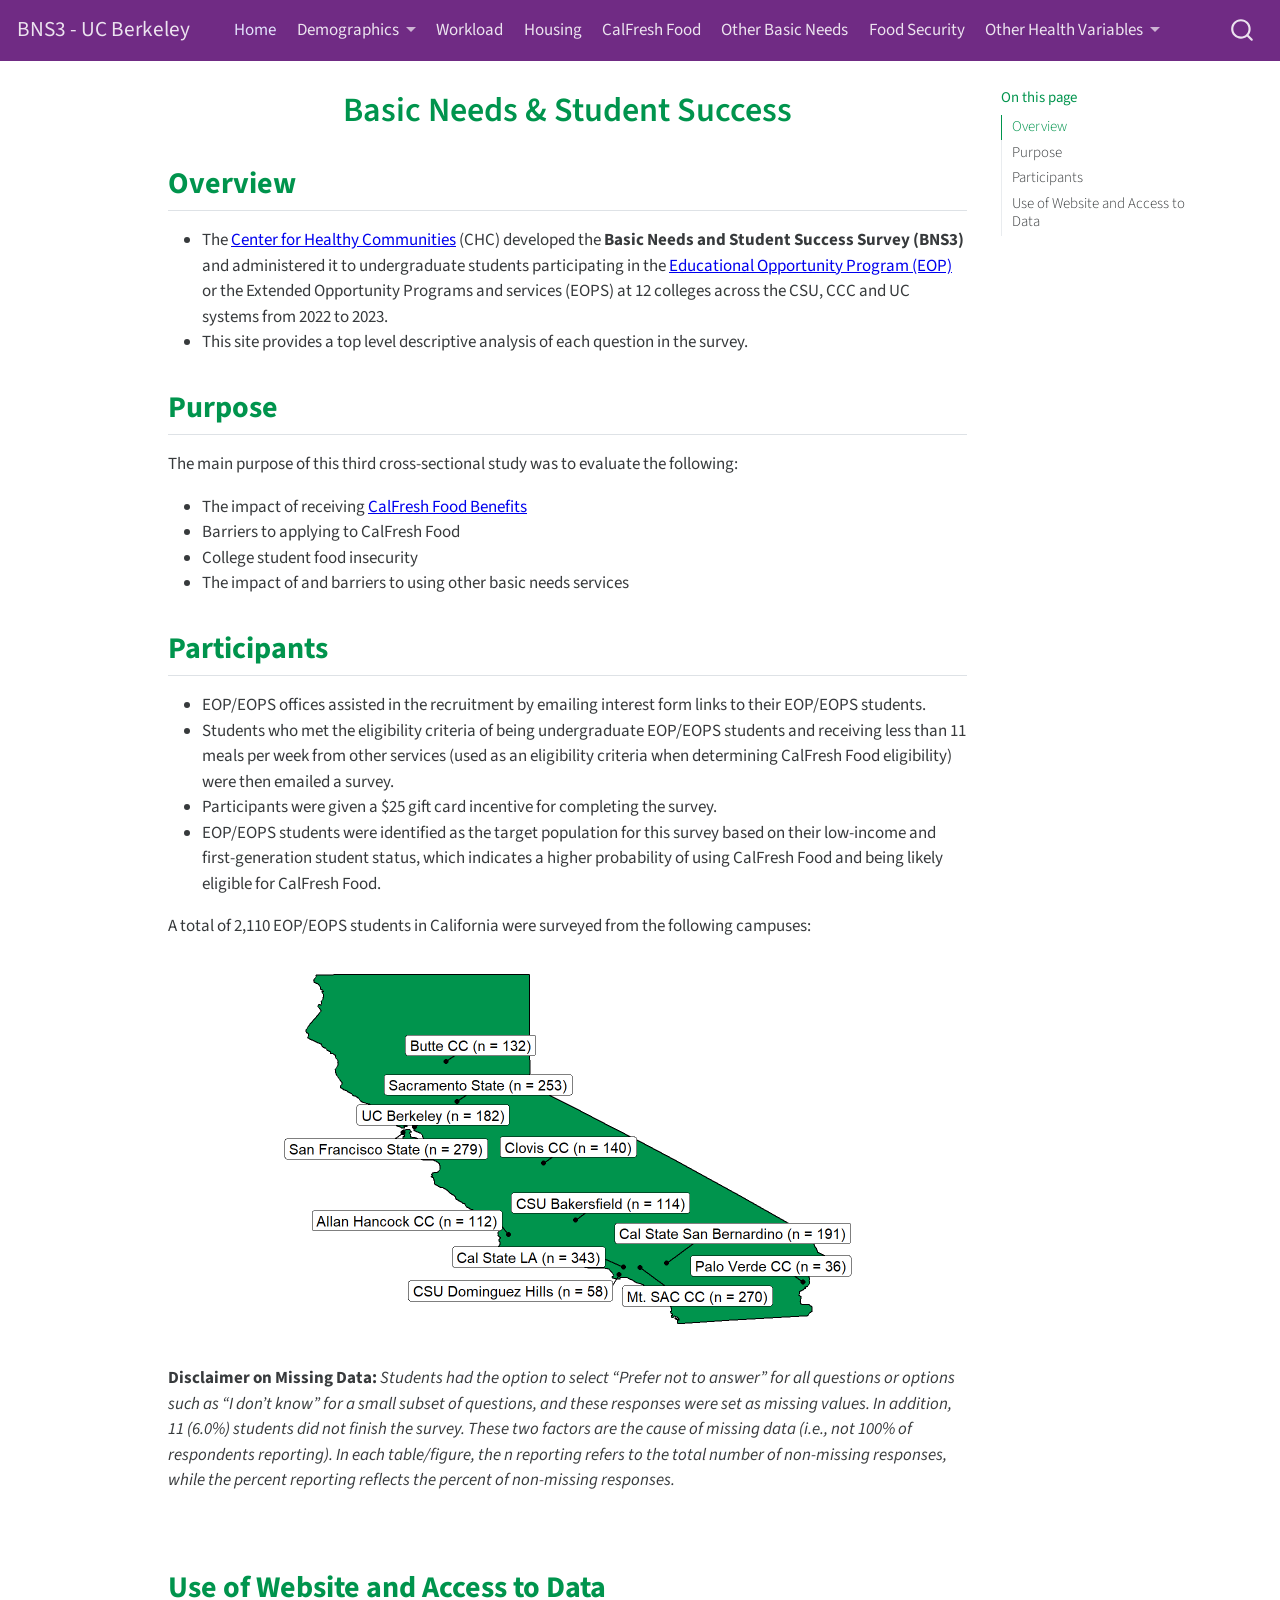
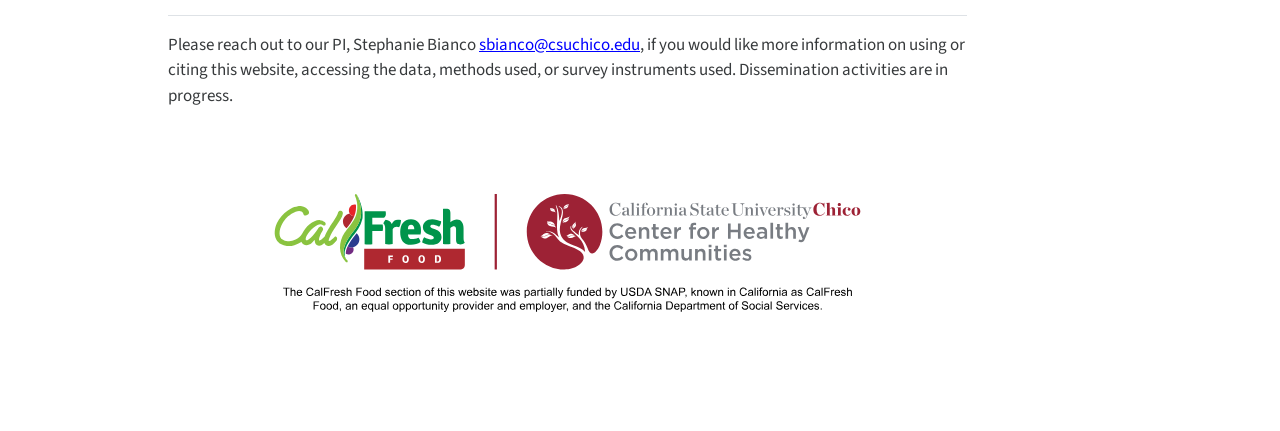
==== docs/index.html @ 724c13d2 "Initial Commit" ====
<!DOCTYPE html>
<html xmlns="http://www.w3.org/1999/xhtml" lang="en" xml:lang="en"><head>

<meta charset="utf-8">
<meta name="generator" content="quarto-1.3.353">

<meta name="viewport" content="width=device-width, initial-scale=1.0, user-scalable=yes">


<title>BNS3 - UC Berkeley - Basic Needs &amp; Student Success</title>
<style>
code{white-space: pre-wrap;}
span.smallcaps{font-variant: small-caps;}
div.columns{display: flex; gap: min(4vw, 1.5em);}
div.column{flex: auto; overflow-x: auto;}
div.hanging-indent{margin-left: 1.5em; text-indent: -1.5em;}
ul.task-list{list-style: none;}
ul.task-list li input[type="checkbox"] {
  width: 0.8em;
  margin: 0 0.8em 0.2em -1em; /* quarto-specific, see https://github.com/quarto-dev/quarto-cli/issues/4556 */ 
  vertical-align: middle;
}
</style>


<script src="site_libs/quarto-nav/quarto-nav.js"></script>
<script src="site_libs/quarto-nav/headroom.min.js"></script>
<script src="site_libs/clipboard/clipboard.min.js"></script>
<script src="site_libs/quarto-search/autocomplete.umd.js"></script>
<script src="site_libs/quarto-search/fuse.min.js"></script>
<script src="site_libs/quarto-search/quarto-search.js"></script>
<meta name="quarto:offset" content="./">
<script src="site_libs/quarto-html/quarto.js"></script>
<script src="site_libs/quarto-html/popper.min.js"></script>
<script src="site_libs/quarto-html/tippy.umd.min.js"></script>
<link href="site_libs/quarto-html/tippy.css" rel="stylesheet">
<link href="site_libs/quarto-html/quarto-syntax-highlighting.css" rel="stylesheet" id="quarto-text-highlighting-styles">
<script src="site_libs/bootstrap/bootstrap.min.js"></script>
<link href="site_libs/bootstrap/bootstrap-icons.css" rel="stylesheet">
<link href="site_libs/bootstrap/bootstrap.min.css" rel="stylesheet" id="quarto-bootstrap" data-mode="light">
<script id="quarto-search-options" type="application/json">{
  "location": "navbar",
  "copy-button": false,
  "collapse-after": 3,
  "panel-placement": "end",
  "type": "overlay",
  "limit": 20,
  "language": {
    "search-no-results-text": "No results",
    "search-matching-documents-text": "matching documents",
    "search-copy-link-title": "Copy link to search",
    "search-hide-matches-text": "Hide additional matches",
    "search-more-match-text": "more match in this document",
    "search-more-matches-text": "more matches in this document",
    "search-clear-button-title": "Clear",
    "search-detached-cancel-button-title": "Cancel",
    "search-submit-button-title": "Submit"
  }
}</script>


</head>

<body class="nav-fixed">

<div id="quarto-search-results"></div>
  <header id="quarto-header" class="headroom fixed-top">
    <nav class="navbar navbar-expand-lg navbar-dark ">
      <div class="navbar-container container-fluid">
      <div class="navbar-brand-container">
    <a class="navbar-brand" href="./index.html">
    <span class="navbar-title">BNS3 - UC Berkeley</span>
    </a>
  </div>
            <div id="quarto-search" class="" title="Search"></div>
          <button class="navbar-toggler" type="button" data-bs-toggle="collapse" data-bs-target="#navbarCollapse" aria-controls="navbarCollapse" aria-expanded="false" aria-label="Toggle navigation" onclick="if (window.quartoToggleHeadroom) { window.quartoToggleHeadroom(); }">
  <span class="navbar-toggler-icon"></span>
</button>
          <div class="collapse navbar-collapse" id="navbarCollapse">
            <ul class="navbar-nav navbar-nav-scroll me-auto">
  <li class="nav-item">
    <a class="nav-link active" href="./index.html" rel="" target="" aria-current="page">
 <span class="menu-text">Home</span></a>
  </li>  
  <li class="nav-item dropdown ">
    <a class="nav-link dropdown-toggle" href="#" id="nav-menu-demographics" role="button" data-bs-toggle="dropdown" aria-expanded="false" rel="" target="">
 <span class="menu-text">Demographics</span>
    </a>
    <ul class="dropdown-menu" aria-labelledby="nav-menu-demographics">    
        <li>
    <a class="dropdown-item" href="./Demographics.html" rel="" target="">
 <span class="dropdown-text">Personal Demographics</span></a>
  </li>  
        <li>
    <a class="dropdown-item" href="./Academic_Profile.html" rel="" target="">
 <span class="dropdown-text">Academic Profile</span></a>
  </li>  
    </ul>
  </li>
  <li class="nav-item">
    <a class="nav-link" href="./Workload.html" rel="" target="">
 <span class="menu-text">Workload</span></a>
  </li>  
  <li class="nav-item">
    <a class="nav-link" href="./Housing.html" rel="" target="">
 <span class="menu-text">Housing</span></a>
  </li>  
  <li class="nav-item">
    <a class="nav-link" href="./CalFresh.html" rel="" target="">
 <span class="menu-text">CalFresh Food</span></a>
  </li>  
  <li class="nav-item">
    <a class="nav-link" href="./Other_Basic_Needs.html" rel="" target="">
 <span class="menu-text">Other Basic Needs</span></a>
  </li>  
  <li class="nav-item">
    <a class="nav-link" href="./Food_Security.html" rel="" target="">
 <span class="menu-text">Food Security</span></a>
  </li>  
  <li class="nav-item dropdown ">
    <a class="nav-link dropdown-toggle" href="#" id="nav-menu-other-health-variables" role="button" data-bs-toggle="dropdown" aria-expanded="false" rel="" target="">
 <span class="menu-text">Other Health Variables</span>
    </a>
    <ul class="dropdown-menu" aria-labelledby="nav-menu-other-health-variables">    
        <li>
    <a class="dropdown-item" href="./Eating_Habits.html" rel="" target="">
 <span class="dropdown-text">Eating Habits</span></a>
  </li>  
        <li>
    <a class="dropdown-item" href="./Physical_Activity.html" rel="" target="">
 <span class="dropdown-text">Physical Activity</span></a>
  </li>  
        <li>
    <a class="dropdown-item" href="./Mental_Health.html" rel="" target="">
 <span class="dropdown-text">Mental Health</span></a>
  </li>  
    </ul>
  </li>
</ul>
            <div class="quarto-navbar-tools ms-auto">
</div>
          </div> <!-- /navcollapse -->
      </div> <!-- /container-fluid -->
    </nav>
</header>
<!-- content -->
<div id="quarto-content" class="quarto-container page-columns page-rows-contents page-layout-article page-navbar">
<!-- sidebar -->
<!-- margin-sidebar -->
    <div id="quarto-margin-sidebar" class="sidebar margin-sidebar">
        <nav id="TOC" role="doc-toc" class="toc-active">
    <h2 id="toc-title">On this page</h2>
   
  <ul>
  <li><a href="#overview" id="toc-overview" class="nav-link active" data-scroll-target="#overview">Overview</a></li>
  <li><a href="#purpose" id="toc-purpose" class="nav-link" data-scroll-target="#purpose">Purpose</a></li>
  <li><a href="#participants" id="toc-participants" class="nav-link" data-scroll-target="#participants">Participants</a></li>
  <li><a href="#use-of-website-and-access-to-data" id="toc-use-of-website-and-access-to-data" class="nav-link" data-scroll-target="#use-of-website-and-access-to-data">Use of Website and Access to Data</a></li>
  </ul>
</nav>
    </div>
<!-- main -->
<main class="content" id="quarto-document-content">

<header id="title-block-header" class="quarto-title-block default">
<div class="quarto-title">
<h1 class="title">Basic Needs &amp; Student Success</h1>
</div>



<div class="quarto-title-meta">

    
  
    
  </div>
  

</header>

<section id="overview" class="level2">
<h2 data-anchor-id="overview">Overview</h2>
<ul>
<li>The <a href="https://www.csuchico.edu/chc/">Center for Healthy Communities</a> (CHC) developed the <strong>Basic Needs and Student Success Survey (BNS3)</strong> and administered it to undergraduate students participating in the <a href="https://www2.calstate.edu/attend/student-services/eop">Educational Opportunity Program (EOP)</a> or the Extended Opportunity Programs and services (EOPS) at 12 colleges across the CSU, CCC and UC systems from 2022 to 2023.</li>
<li>This site provides a top level descriptive analysis of each question in the survey.</li>
</ul>
</section>
<section id="purpose" class="level2">
<h2 data-anchor-id="purpose">Purpose</h2>
<p>The main purpose of this third cross-sectional study was to evaluate the following:</p>
<ul>
<li>The impact of receiving <a href="https://www.csuchico.edu/calfresh/index.shtml">CalFresh Food Benefits</a></li>
<li>Barriers to applying to CalFresh Food</li>
<li>College student food insecurity</li>
<li>The impact of and barriers to using other basic needs services</li>
</ul>
</section>
<section id="participants" class="level2">
<h2 data-anchor-id="participants">Participants</h2>
<ul>
<li>EOP/EOPS offices assisted in the recruitment by emailing interest form links to their EOP/EOPS students.</li>
<li>Students who met the eligibility criteria of being undergraduate EOP/EOPS students and receiving less than 11 meals per week from other services (used as an eligibility criteria when determining CalFresh Food eligibility) were then emailed a survey.</li>
<li>Participants were given a $25 gift card incentive for completing the survey.</li>
<li>EOP/EOPS students were identified as the target population for this survey based on their low-income and first-generation student status, which indicates a higher probability of using CalFresh Food and being likely eligible for CalFresh Food.</li>
</ul>
<p>A total of 2,110 EOP/EOPS students in California were surveyed from the following campuses:</p>
<div class="cell" data-layout-align="center">
<div class="cell-output-display">
<div class="quarto-figure quarto-figure-center">
<figure class="figure">
<p><img src="index_files/figure-html/unnamed-chunk-2-1.png" class="img-fluid figure-img" width="576"></p>
</figure>
</div>
</div>
</div>
<p><strong>Disclaimer on Missing Data:</strong> <em>Students had the option to select “Prefer not to answer” for all questions or options such as “I don’t know” for a small subset of questions, and these responses were set as missing values. In addition, 11 (6.0%) students did not finish the survey. These two factors are the cause of missing data (i.e., not 100% of respondents reporting). In each table/figure, the n reporting refers to the total number of non-missing responses, while the percent reporting reflects the percent of non-missing responses.</em></p>
<p><br></p>
</section>
<section id="use-of-website-and-access-to-data" class="level2">
<h2 data-anchor-id="use-of-website-and-access-to-data">Use of Website and Access to Data</h2>
<p>Please reach out to our PI, Stephanie Bianco <span style="color: blue; text-decoration: underline;">sbianco@csuchico.edu</span>, if you would like more information on using or citing this website, accessing the data, methods used, or survey instruments used. Dissemination activities are in progress.</p>
<p><br></p>
<div class="columns">
<div class="column" style="width:10%;">

</div><div class="column" style="width:80%;">
<div style="text-align: center;">
<p><img src="bns_statewide_logo_array.svg" alt="CHC Logo" width="auto" height="auto"></p>
</div>
</div><div class="column" style="width:10%;">

</div>
</div>


</section>

</main> <!-- /main -->
<script id="quarto-html-after-body" type="application/javascript">
window.document.addEventListener("DOMContentLoaded", function (event) {
  const toggleBodyColorMode = (bsSheetEl) => {
    const mode = bsSheetEl.getAttribute("data-mode");
    const bodyEl = window.document.querySelector("body");
    if (mode === "dark") {
      bodyEl.classList.add("quarto-dark");
      bodyEl.classList.remove("quarto-light");
    } else {
      bodyEl.classList.add("quarto-light");
      bodyEl.classList.remove("quarto-dark");
    }
  }
  const toggleBodyColorPrimary = () => {
    const bsSheetEl = window.document.querySelector("link#quarto-bootstrap");
    if (bsSheetEl) {
      toggleBodyColorMode(bsSheetEl);
    }
  }
  toggleBodyColorPrimary();  
  const isCodeAnnotation = (el) => {
    for (const clz of el.classList) {
      if (clz.startsWith('code-annotation-')) {                     
        return true;
      }
    }
    return false;
  }
  const clipboard = new window.ClipboardJS('.code-copy-button', {
    text: function(trigger) {
      const codeEl = trigger.previousElementSibling.cloneNode(true);
      for (const childEl of codeEl.children) {
        if (isCodeAnnotation(childEl)) {
          childEl.remove();
        }
      }
      return codeEl.innerText;
    }
  });
  clipboard.on('success', function(e) {
    // button target
    const button = e.trigger;
    // don't keep focus
    button.blur();
    // flash "checked"
    button.classList.add('code-copy-button-checked');
    var currentTitle = button.getAttribute("title");
    button.setAttribute("title", "Copied!");
    let tooltip;
    if (window.bootstrap) {
      button.setAttribute("data-bs-toggle", "tooltip");
      button.setAttribute("data-bs-placement", "left");
      button.setAttribute("data-bs-title", "Copied!");
      tooltip = new bootstrap.Tooltip(button, 
        { trigger: "manual", 
          customClass: "code-copy-button-tooltip",
          offset: [0, -8]});
      tooltip.show();    
    }
    setTimeout(function() {
      if (tooltip) {
        tooltip.hide();
        button.removeAttribute("data-bs-title");
        button.removeAttribute("data-bs-toggle");
        button.removeAttribute("data-bs-placement");
      }
      button.setAttribute("title", currentTitle);
      button.classList.remove('code-copy-button-checked');
    }, 1000);
    // clear code selection
    e.clearSelection();
  });
  function tippyHover(el, contentFn) {
    const config = {
      allowHTML: true,
      content: contentFn,
      maxWidth: 500,
      delay: 100,
      arrow: false,
      appendTo: function(el) {
          return el.parentElement;
      },
      interactive: true,
      interactiveBorder: 10,
      theme: 'quarto',
      placement: 'bottom-start'
    };
    window.tippy(el, config); 
  }
  const noterefs = window.document.querySelectorAll('a[role="doc-noteref"]');
  for (var i=0; i<noterefs.length; i++) {
    const ref = noterefs[i];
    tippyHover(ref, function() {
      // use id or data attribute instead here
      let href = ref.getAttribute('data-footnote-href') || ref.getAttribute('href');
      try { href = new URL(href).hash; } catch {}
      const id = href.replace(/^#\/?/, "");
      const note = window.document.getElementById(id);
      return note.innerHTML;
    });
  }
      let selectedAnnoteEl;
      const selectorForAnnotation = ( cell, annotation) => {
        let cellAttr = 'data-code-cell="' + cell + '"';
        let lineAttr = 'data-code-annotation="' +  annotation + '"';
        const selector = 'span[' + cellAttr + '][' + lineAttr + ']';
        return selector;
      }
      const selectCodeLines = (annoteEl) => {
        const doc = window.document;
        const targetCell = annoteEl.getAttribute("data-target-cell");
        const targetAnnotation = annoteEl.getAttribute("data-target-annotation");
        const annoteSpan = window.document.querySelector(selectorForAnnotation(targetCell, targetAnnotation));
        const lines = annoteSpan.getAttribute("data-code-lines").split(",");
        const lineIds = lines.map((line) => {
          return targetCell + "-" + line;
        })
        let top = null;
        let height = null;
        let parent = null;
        if (lineIds.length > 0) {
            //compute the position of the single el (top and bottom and make a div)
            const el = window.document.getElementById(lineIds[0]);
            top = el.offsetTop;
            height = el.offsetHeight;
            parent = el.parentElement.parentElement;
          if (lineIds.length > 1) {
            const lastEl = window.document.getElementById(lineIds[lineIds.length - 1]);
            const bottom = lastEl.offsetTop + lastEl.offsetHeight;
            height = bottom - top;
          }
          if (top !== null && height !== null && parent !== null) {
            // cook up a div (if necessary) and position it 
            let div = window.document.getElementById("code-annotation-line-highlight");
            if (div === null) {
              div = window.document.createElement("div");
              div.setAttribute("id", "code-annotation-line-highlight");
              div.style.position = 'absolute';
              parent.appendChild(div);
            }
            div.style.top = top - 2 + "px";
            div.style.height = height + 4 + "px";
            let gutterDiv = window.document.getElementById("code-annotation-line-highlight-gutter");
            if (gutterDiv === null) {
              gutterDiv = window.document.createElement("div");
              gutterDiv.setAttribute("id", "code-annotation-line-highlight-gutter");
              gutterDiv.style.position = 'absolute';
              const codeCell = window.document.getElementById(targetCell);
              const gutter = codeCell.querySelector('.code-annotation-gutter');
              gutter.appendChild(gutterDiv);
            }
            gutterDiv.style.top = top - 2 + "px";
            gutterDiv.style.height = height + 4 + "px";
          }
          selectedAnnoteEl = annoteEl;
        }
      };
      const unselectCodeLines = () => {
        const elementsIds = ["code-annotation-line-highlight", "code-annotation-line-highlight-gutter"];
        elementsIds.forEach((elId) => {
          const div = window.document.getElementById(elId);
          if (div) {
            div.remove();
          }
        });
        selectedAnnoteEl = undefined;
      };
      // Attach click handler to the DT
      const annoteDls = window.document.querySelectorAll('dt[data-target-cell]');
      for (const annoteDlNode of annoteDls) {
        annoteDlNode.addEventListener('click', (event) => {
          const clickedEl = event.target;
          if (clickedEl !== selectedAnnoteEl) {
            unselectCodeLines();
            const activeEl = window.document.querySelector('dt[data-target-cell].code-annotation-active');
            if (activeEl) {
              activeEl.classList.remove('code-annotation-active');
            }
            selectCodeLines(clickedEl);
            clickedEl.classList.add('code-annotation-active');
          } else {
            // Unselect the line
            unselectCodeLines();
            clickedEl.classList.remove('code-annotation-active');
          }
        });
      }
  const findCites = (el) => {
    const parentEl = el.parentElement;
    if (parentEl) {
      const cites = parentEl.dataset.cites;
      if (cites) {
        return {
          el,
          cites: cites.split(' ')
        };
      } else {
        return findCites(el.parentElement)
      }
    } else {
      return undefined;
    }
  };
  var bibliorefs = window.document.querySelectorAll('a[role="doc-biblioref"]');
  for (var i=0; i<bibliorefs.length; i++) {
    const ref = bibliorefs[i];
    const citeInfo = findCites(ref);
    if (citeInfo) {
      tippyHover(citeInfo.el, function() {
        var popup = window.document.createElement('div');
        citeInfo.cites.forEach(function(cite) {
          var citeDiv = window.document.createElement('div');
          citeDiv.classList.add('hanging-indent');
          citeDiv.classList.add('csl-entry');
          var biblioDiv = window.document.getElementById('ref-' + cite);
          if (biblioDiv) {
            citeDiv.innerHTML = biblioDiv.innerHTML;
          }
          popup.appendChild(citeDiv);
        });
        return popup.innerHTML;
      });
    }
  }
});
</script>
</div> <!-- /content -->



</body></html>
---- docs/site_libs/quarto-html/tippy.css ----
.tippy-box[data-animation=fade][data-state=hidden]{opacity:0}[data-tippy-root]{max-width:calc(100vw - 10px)}.tippy-box{position:relative;background-color:#333;color:#fff;border-radius:4px;font-size:14px;line-height:1.4;white-space:normal;outline:0;transition-property:transform,visibility,opacity}.tippy-box[data-placement^=top]>.tippy-arrow{bottom:0}.tippy-box[data-placement^=top]>.tippy-arrow:before{bottom:-7px;left:0;border-width:8px 8px 0;border-top-color:initial;transform-origin:center top}.tippy-box[data-placement^=bottom]>.tippy-arrow{top:0}.tippy-box[data-placement^=bottom]>.tippy-arrow:before{top:-7px;left:0;border-width:0 8px 8px;border-bottom-color:initial;transform-origin:center bottom}.tippy-box[data-placement^=left]>.tippy-arrow{right:0}.tippy-box[data-placement^=left]>.tippy-arrow:before{border-width:8px 0 8px 8px;border-left-color:initial;right:-7px;transform-origin:center left}.tippy-box[data-placement^=right]>.tippy-arrow{left:0}.tippy-box[data-placement^=right]>.tippy-arrow:before{left:-7px;border-width:8px 8px 8px 0;border-right-color:initial;transform-origin:center right}.tippy-box[data-inertia][data-state=visible]{transition-timing-function:cubic-bezier(.54,1.5,.38,1.11)}.tippy-arrow{width:16px;height:16px;color:#333}.tippy-arrow:before{content:"";position:absolute;border-color:transparent;border-style:solid}.tippy-content{position:relative;padding:5px 9px;z-index:1}
---- docs/site_libs/quarto-html/quarto-syntax-highlighting.css ----
/* quarto syntax highlight colors */
:root {
  --quarto-hl-ot-color: #003B4F;
  --quarto-hl-at-color: #657422;
  --quarto-hl-ss-color: #20794D;
  --quarto-hl-an-color: #5E5E5E;
  --quarto-hl-fu-color: #4758AB;
  --quarto-hl-st-color: #20794D;
  --quarto-hl-cf-color: #003B4F;
  --quarto-hl-op-color: #5E5E5E;
  --quarto-hl-er-color: #AD0000;
  --quarto-hl-bn-color: #AD0000;
  --quarto-hl-al-color: #AD0000;
  --quarto-hl-va-color: #111111;
  --quarto-hl-bu-color: inherit;
  --quarto-hl-ex-color: inherit;
  --quarto-hl-pp-color: #AD0000;
  --quarto-hl-in-color: #5E5E5E;
  --quarto-hl-vs-color: #20794D;
  --quarto-hl-wa-color: #5E5E5E;
  --quarto-hl-do-color: #5E5E5E;
  --quarto-hl-im-color: #00769E;
  --quarto-hl-ch-color: #20794D;
  --quarto-hl-dt-color: #AD0000;
  --quarto-hl-fl-color: #AD0000;
  --quarto-hl-co-color: #5E5E5E;
  --quarto-hl-cv-color: #5E5E5E;
  --quarto-hl-cn-color: #8f5902;
  --quarto-hl-sc-color: #5E5E5E;
  --quarto-hl-dv-color: #AD0000;
  --quarto-hl-kw-color: #003B4F;
}

/* other quarto variables */
:root {
  --quarto-font-monospace: SFMono-Regular, Menlo, Monaco, Consolas, "Liberation Mono", "Courier New", monospace;
}

pre > code.sourceCode > span {
  color: #003B4F;
}

code span {
  color: #003B4F;
}

code.sourceCode > span {
  color: #003B4F;
}

div.sourceCode,
div.sourceCode pre.sourceCode {
  color: #003B4F;
}

code span.ot {
  color: #003B4F;
  font-style: inherit;
}

code span.at {
  color: #657422;
  font-style: inherit;
}

code span.ss {
  color: #20794D;
  font-style: inherit;
}

code span.an {
  color: #5E5E5E;
  font-style: inherit;
}

code span.fu {
  color: #4758AB;
  font-style: inherit;
}

code span.st {
  color: #20794D;
  font-style: inherit;
}

code span.cf {
  color: #003B4F;
  font-style: inherit;
}

code span.op {
  color: #5E5E5E;
  font-style: inherit;
}

code span.er {
  color: #AD0000;
  font-style: inherit;
}

code span.bn {
  color: #AD0000;
  font-style: inherit;
}

code span.al {
  color: #AD0000;
  font-style: inherit;
}

code span.va {
  color: #111111;
  font-style: inherit;
}

code span.bu {
  font-style: inherit;
}

code span.ex {
  font-style: inherit;
}

code span.pp {
  color: #AD0000;
  font-style: inherit;
}

code span.in {
  color: #5E5E5E;
  font-style: inherit;
}

code span.vs {
  color: #20794D;
  font-style: inherit;
}

code span.wa {
  color: #5E5E5E;
  font-style: italic;
}

code span.do {
  color: #5E5E5E;
  font-style: italic;
}

code span.im {
  color: #00769E;
  font-style: inherit;
}

code span.ch {
  color: #20794D;
  font-style: inherit;
}

code span.dt {
  color: #AD0000;
  font-style: inherit;
}

code span.fl {
  color: #AD0000;
  font-style: inherit;
}

code span.co {
  color: #5E5E5E;
  font-style: inherit;
}

code span.cv {
  color: #5E5E5E;
  font-style: italic;
}

code span.cn {
  color: #8f5902;
  font-style: inherit;
}

code span.sc {
  color: #5E5E5E;
  font-style: inherit;
}

code span.dv {
  color: #AD0000;
  font-style: inherit;
}

code span.kw {
  color: #003B4F;
  font-style: inherit;
}

.prevent-inlining {
  content: "</";
}

/*# sourceMappingURL=debc5d5d77c3f9108843748ff7464032.css.map */
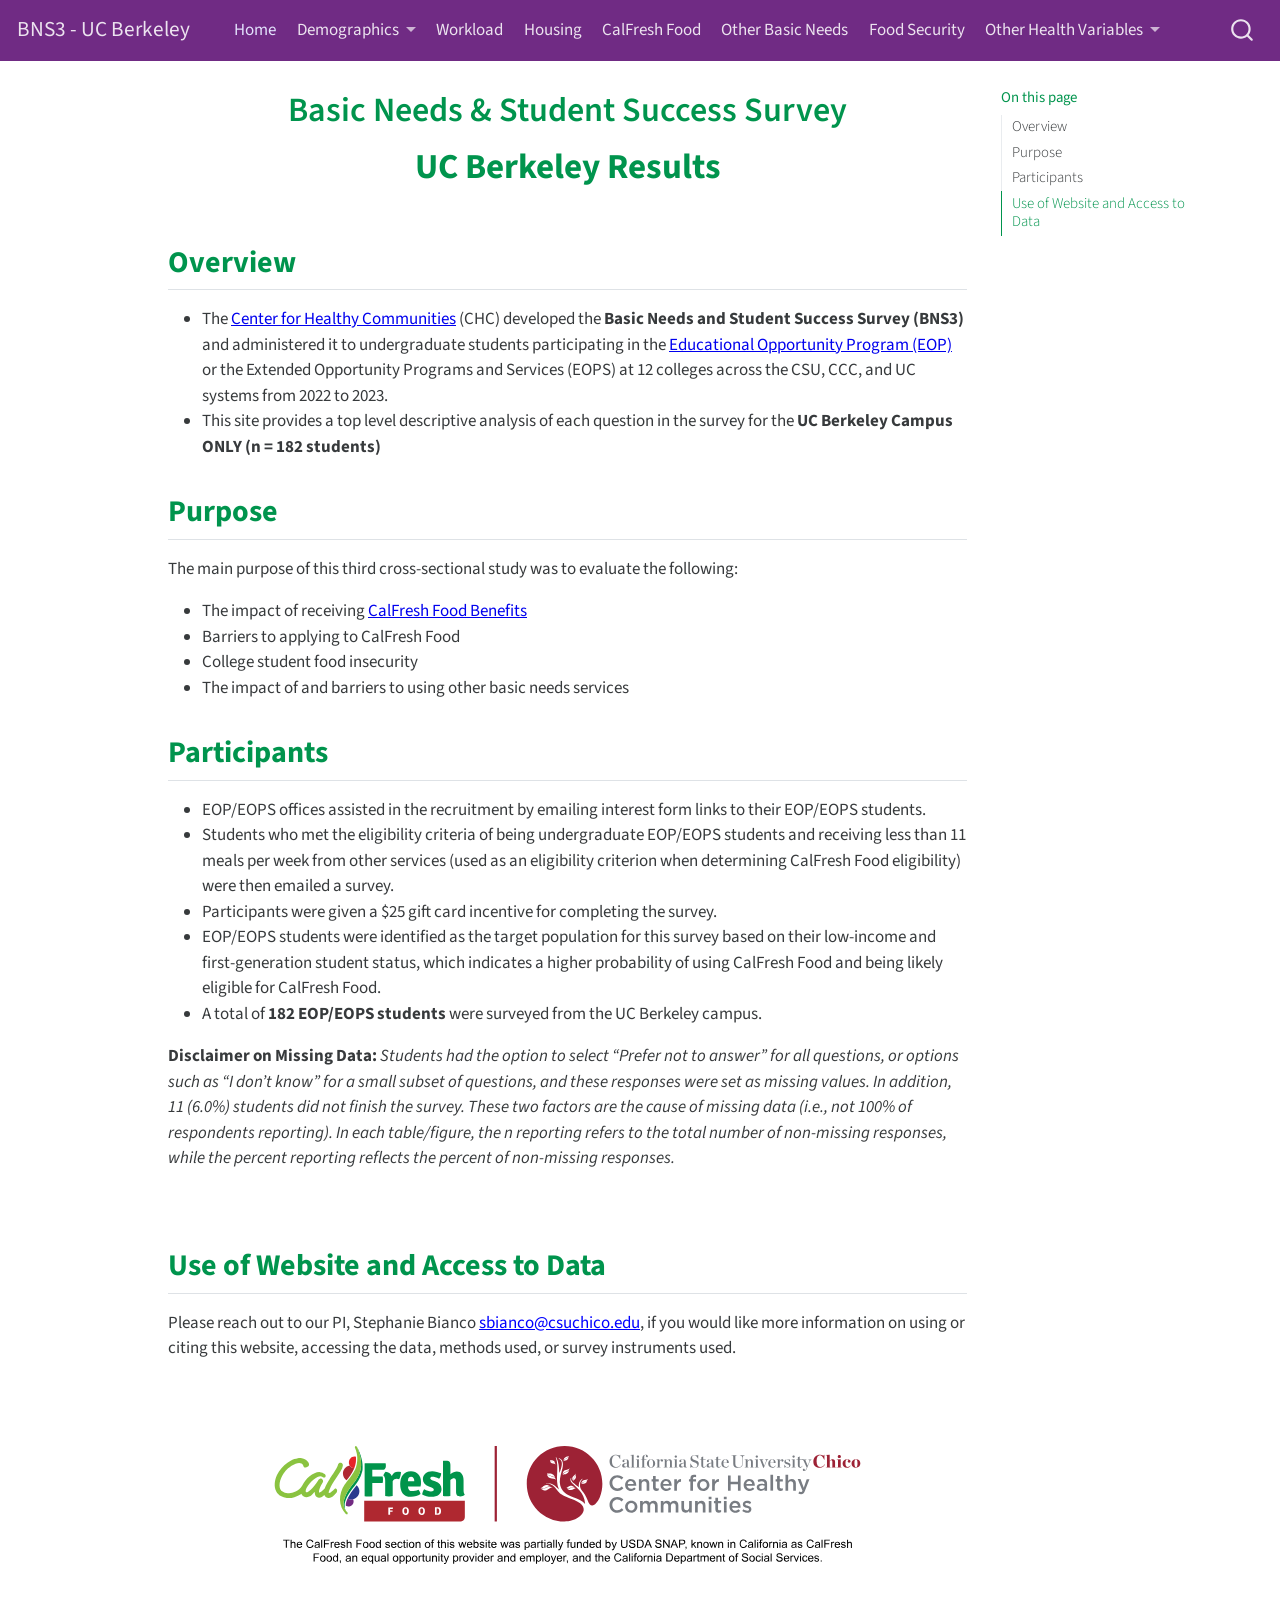
==== commit b413ea44: "Updated and proof read all pages" ====
--- a/docs/index.html
+++ b/docs/index.html
@@ -7,7 +7,7 @@
 <meta name="viewport" content="width=device-width, initial-scale=1.0, user-scalable=yes">
 
 
-<title>BNS3 - UC Berkeley - Basic Needs &amp; Student Success</title>
+<title>BNS3 - UC Berkeley - Basic Needs &amp; Student Success Survey</title>
 <style>
 code{white-space: pre-wrap;}
 span.smallcaps{font-variant: small-caps;}
@@ -164,7 +164,8 @@
 
 <header id="title-block-header" class="quarto-title-block default">
 <div class="quarto-title">
-<h1 class="title">Basic Needs &amp; Student Success</h1>
+<h1 class="title">Basic Needs &amp; Student Success Survey</h1>
+<p class="subtitle lead">UC Berkeley Results</p>
 </div>
 
 
@@ -182,8 +183,8 @@
 <section id="overview" class="level2">
 <h2 data-anchor-id="overview">Overview</h2>
 <ul>
-<li>The <a href="https://www.csuchico.edu/chc/">Center for Healthy Communities</a> (CHC) developed the <strong>Basic Needs and Student Success Survey (BNS3)</strong> and administered it to undergraduate students participating in the <a href="https://www2.calstate.edu/attend/student-services/eop">Educational Opportunity Program (EOP)</a> or the Extended Opportunity Programs and services (EOPS) at 12 colleges across the CSU, CCC and UC systems from 2022 to 2023.</li>
-<li>This site provides a top level descriptive analysis of each question in the survey.</li>
+<li>The <a href="https://www.csuchico.edu/chc/">Center for Healthy Communities</a> (CHC) developed the <strong>Basic Needs and Student Success Survey (BNS3)</strong> and administered it to undergraduate students participating in the <a href="https://www2.calstate.edu/attend/student-services/eop">Educational Opportunity Program (EOP)</a> or the Extended Opportunity Programs and Services (EOPS) at 12 colleges across the CSU, CCC, and UC systems from 2022 to 2023.</li>
+<li>This site provides a top level descriptive analysis of each question in the survey for the <strong>UC Berkeley Campus ONLY (n = 182 students)</strong></li>
 </ul>
 </section>
 <section id="purpose" class="level2">
@@ -200,26 +201,17 @@
 <h2 data-anchor-id="participants">Participants</h2>
 <ul>
 <li>EOP/EOPS offices assisted in the recruitment by emailing interest form links to their EOP/EOPS students.</li>
-<li>Students who met the eligibility criteria of being undergraduate EOP/EOPS students and receiving less than 11 meals per week from other services (used as an eligibility criteria when determining CalFresh Food eligibility) were then emailed a survey.</li>
+<li>Students who met the eligibility criteria of being undergraduate EOP/EOPS students and receiving less than 11 meals per week from other services (used as an eligibility criterion when determining CalFresh Food eligibility) were then emailed a survey.</li>
 <li>Participants were given a $25 gift card incentive for completing the survey.</li>
 <li>EOP/EOPS students were identified as the target population for this survey based on their low-income and first-generation student status, which indicates a higher probability of using CalFresh Food and being likely eligible for CalFresh Food.</li>
+<li>A total of <strong>182 EOP/EOPS students</strong> were surveyed from the UC Berkeley campus.</li>
 </ul>
-<p>A total of 2,110 EOP/EOPS students in California were surveyed from the following campuses:</p>
-<div class="cell" data-layout-align="center">
-<div class="cell-output-display">
-<div class="quarto-figure quarto-figure-center">
-<figure class="figure">
-<p><img src="index_files/figure-html/unnamed-chunk-2-1.png" class="img-fluid figure-img" width="576"></p>
-</figure>
-</div>
-</div>
-</div>
-<p><strong>Disclaimer on Missing Data:</strong> <em>Students had the option to select “Prefer not to answer” for all questions or options such as “I don’t know” for a small subset of questions, and these responses were set as missing values. In addition, 11 (6.0%) students did not finish the survey. These two factors are the cause of missing data (i.e., not 100% of respondents reporting). In each table/figure, the n reporting refers to the total number of non-missing responses, while the percent reporting reflects the percent of non-missing responses.</em></p>
+<p><strong>Disclaimer on Missing Data:</strong> <em>Students had the option to select “Prefer not to answer” for all questions, or options such as “I don’t know” for a small subset of questions, and these responses were set as missing values. In addition, 11 (6.0%) students did not finish the survey. These two factors are the cause of missing data (i.e., not 100% of respondents reporting). In each table/figure, the n reporting refers to the total number of non-missing responses, while the percent reporting reflects the percent of non-missing responses.</em></p>
 <p><br></p>
 </section>
 <section id="use-of-website-and-access-to-data" class="level2">
 <h2 data-anchor-id="use-of-website-and-access-to-data">Use of Website and Access to Data</h2>
-<p>Please reach out to our PI, Stephanie Bianco <span style="color: blue; text-decoration: underline;">sbianco@csuchico.edu</span>, if you would like more information on using or citing this website, accessing the data, methods used, or survey instruments used. Dissemination activities are in progress.</p>
+<p>Please reach out to our PI, Stephanie Bianco <span style="color: blue; text-decoration: underline;">sbianco@csuchico.edu</span>, if you would like more information on using or citing this website, accessing the data, methods used, or survey instruments used.</p>
 <p><br></p>
 <div class="columns">
 <div class="column" style="width:10%;">
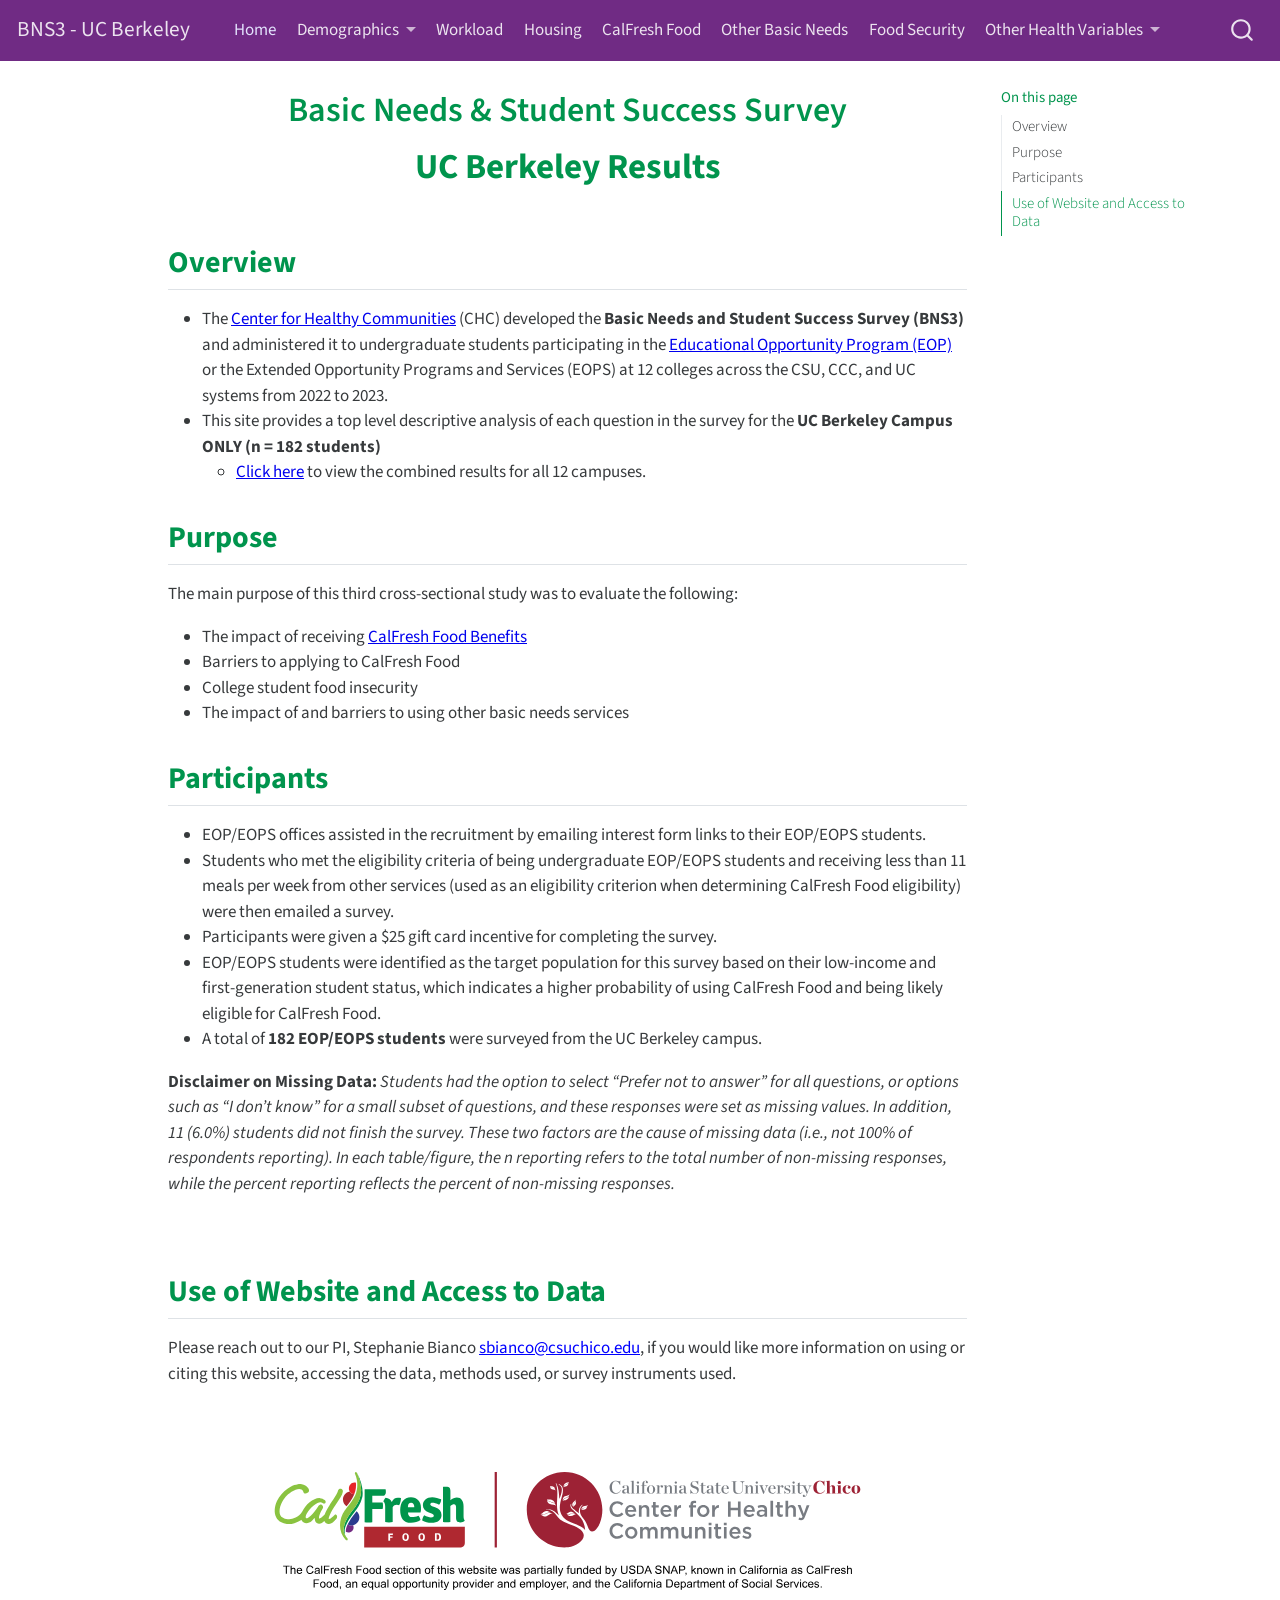
==== commit 2c20ca70: "Added link to statewide results" ====
--- a/docs/index.html
+++ b/docs/index.html
@@ -184,7 +184,10 @@
 <h2 data-anchor-id="overview">Overview</h2>
 <ul>
 <li>The <a href="https://www.csuchico.edu/chc/">Center for Healthy Communities</a> (CHC) developed the <strong>Basic Needs and Student Success Survey (BNS3)</strong> and administered it to undergraduate students participating in the <a href="https://www2.calstate.edu/attend/student-services/eop">Educational Opportunity Program (EOP)</a> or the Extended Opportunity Programs and Services (EOPS) at 12 colleges across the CSU, CCC, and UC systems from 2022 to 2023.</li>
-<li>This site provides a top level descriptive analysis of each question in the survey for the <strong>UC Berkeley Campus ONLY (n = 182 students)</strong></li>
+<li>This site provides a top level descriptive analysis of each question in the survey for the <strong>UC Berkeley Campus ONLY (n = 182 students)</strong>
+<ul>
+<li><a href="https://chicocalfresh.github.io/BNS3_Statewide_Summary/">Click here</a> to view the combined results for all 12 campuses.</li>
+</ul></li>
 </ul>
 </section>
 <section id="purpose" class="level2">
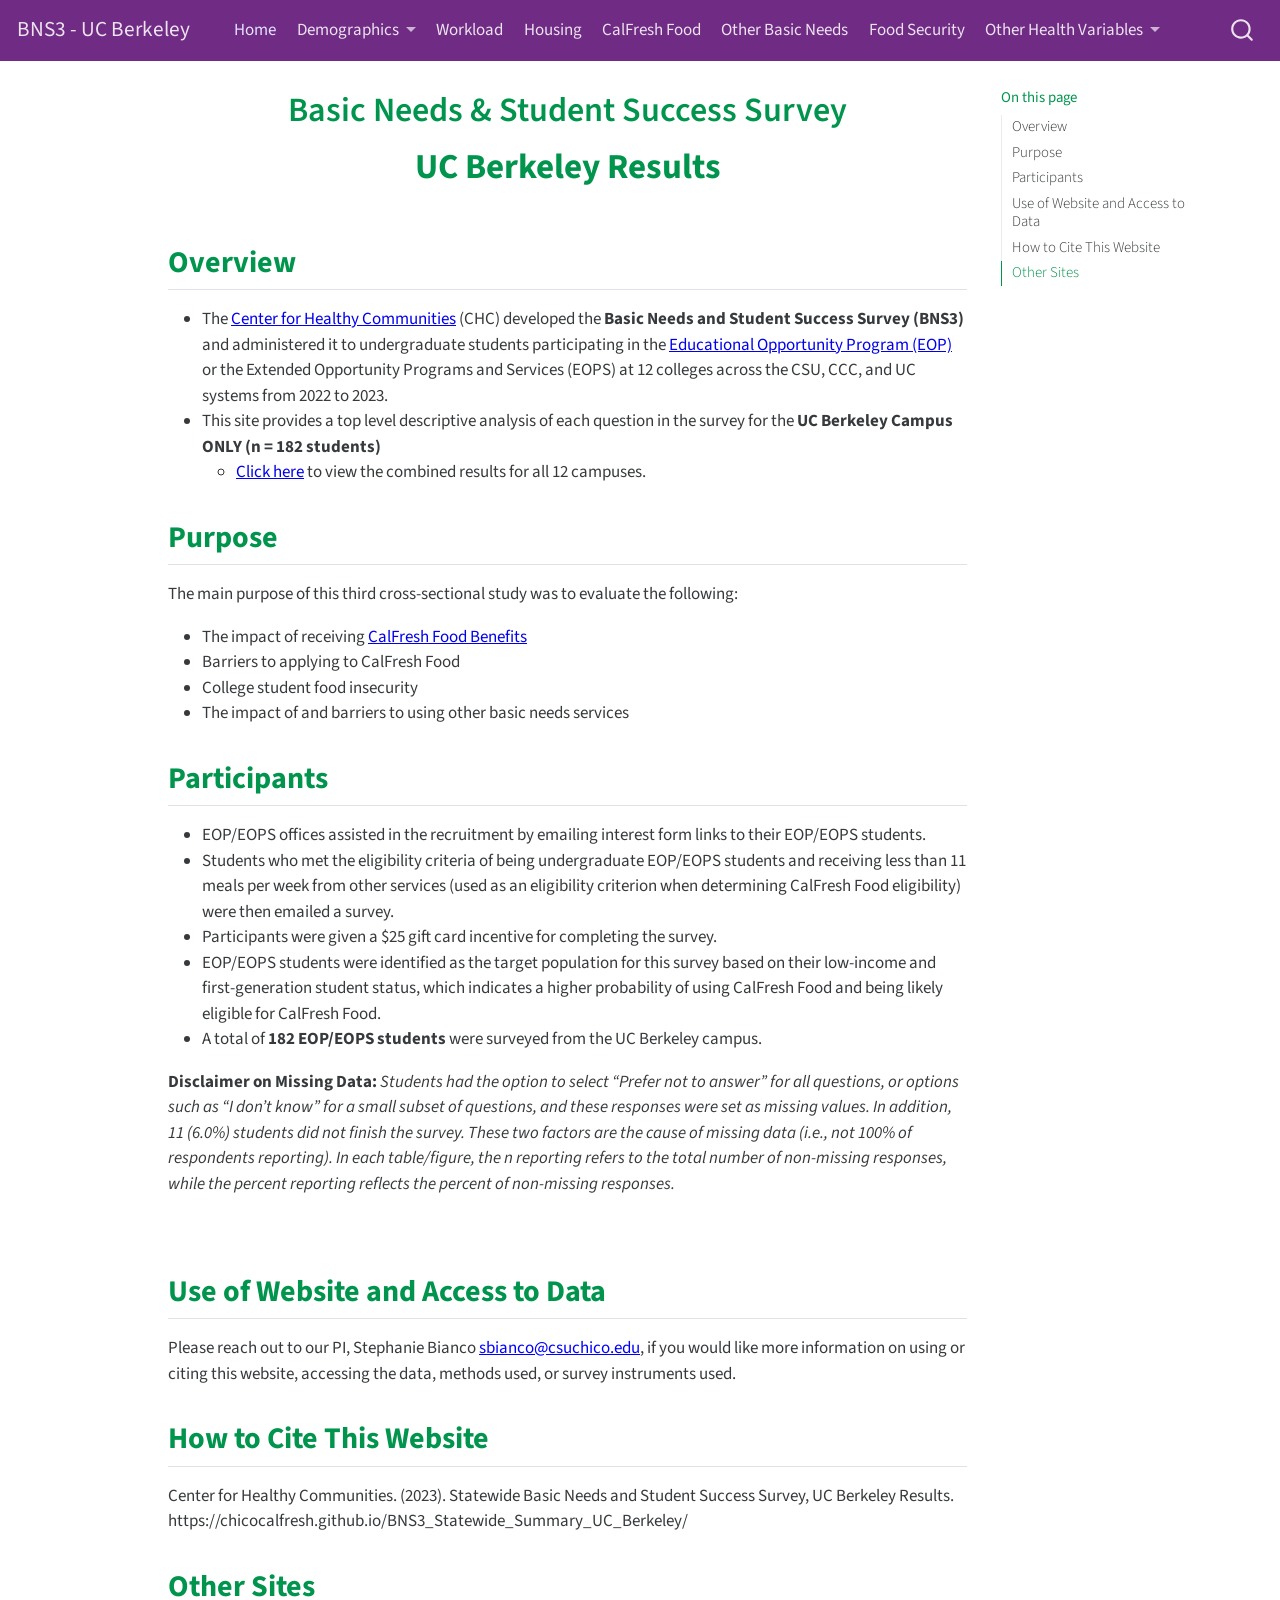
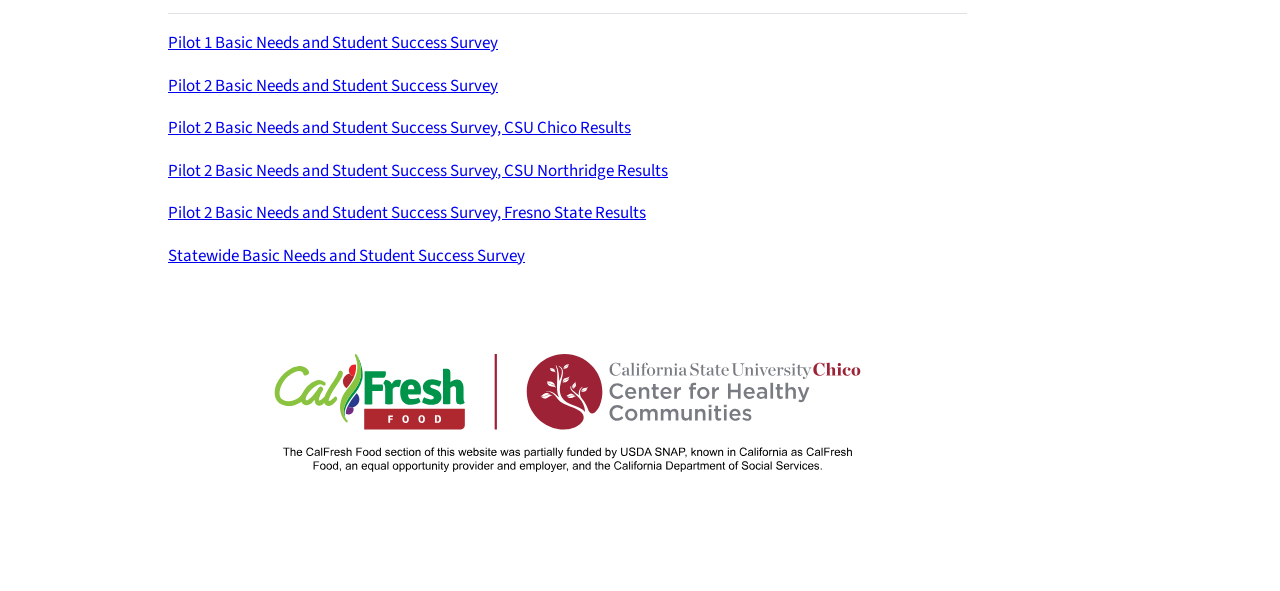
==== commit 97371f0c: "Added citation and link to other websites" ====
--- a/docs/index.html
+++ b/docs/index.html
@@ -156,6 +156,8 @@
   <li><a href="#purpose" id="toc-purpose" class="nav-link" data-scroll-target="#purpose">Purpose</a></li>
   <li><a href="#participants" id="toc-participants" class="nav-link" data-scroll-target="#participants">Participants</a></li>
   <li><a href="#use-of-website-and-access-to-data" id="toc-use-of-website-and-access-to-data" class="nav-link" data-scroll-target="#use-of-website-and-access-to-data">Use of Website and Access to Data</a></li>
+  <li><a href="#how-to-cite-this-website" id="toc-how-to-cite-this-website" class="nav-link" data-scroll-target="#how-to-cite-this-website">How to Cite This Website</a></li>
+  <li><a href="#other-sites" id="toc-other-sites" class="nav-link" data-scroll-target="#other-sites">Other Sites</a></li>
   </ul>
 </nav>
     </div>
@@ -215,6 +217,19 @@
 <section id="use-of-website-and-access-to-data" class="level2">
 <h2 data-anchor-id="use-of-website-and-access-to-data">Use of Website and Access to Data</h2>
 <p>Please reach out to our PI, Stephanie Bianco <span style="color: blue; text-decoration: underline;">sbianco@csuchico.edu</span>, if you would like more information on using or citing this website, accessing the data, methods used, or survey instruments used.</p>
+</section>
+<section id="how-to-cite-this-website" class="level2">
+<h2 data-anchor-id="how-to-cite-this-website">How to Cite This Website</h2>
+<p>Center for Healthy Communities. (2023). Statewide Basic Needs and Student Success Survey, UC Berkeley Results. https://chicocalfresh.github.io/BNS3_Statewide_Summary_UC_Berkeley/</p>
+</section>
+<section id="other-sites" class="level2">
+<h2 data-anchor-id="other-sites">Other Sites</h2>
+<p><a href="https://chicocalfresh.github.io/bns-website/index.html">Pilot 1 Basic Needs and Student Success Survey</a></p>
+<p><a href="https://chicocalfresh.github.io/bns-pilot2-website/index.html">Pilot 2 Basic Needs and Student Success Survey</a></p>
+<p><a href="https://chicocalfresh.github.io/bns-pilot2-chico/">Pilot 2 Basic Needs and Student Success Survey, CSU Chico Results</a></p>
+<p><a href="https://chicocalfresh.github.io/bns-pilot2-csun/">Pilot 2 Basic Needs and Student Success Survey, CSU Northridge Results</a></p>
+<p><a href="https://chicocalfresh.github.io/bns-pilot2-fresno/">Pilot 2 Basic Needs and Student Success Survey, Fresno State Results</a></p>
+<p><a href="https://chicocalfresh.github.io/BNS3_Statewide_Summary/">Statewide Basic Needs and Student Success Survey</a></p>
 <p><br></p>
 <div class="columns">
 <div class="column" style="width:10%;">
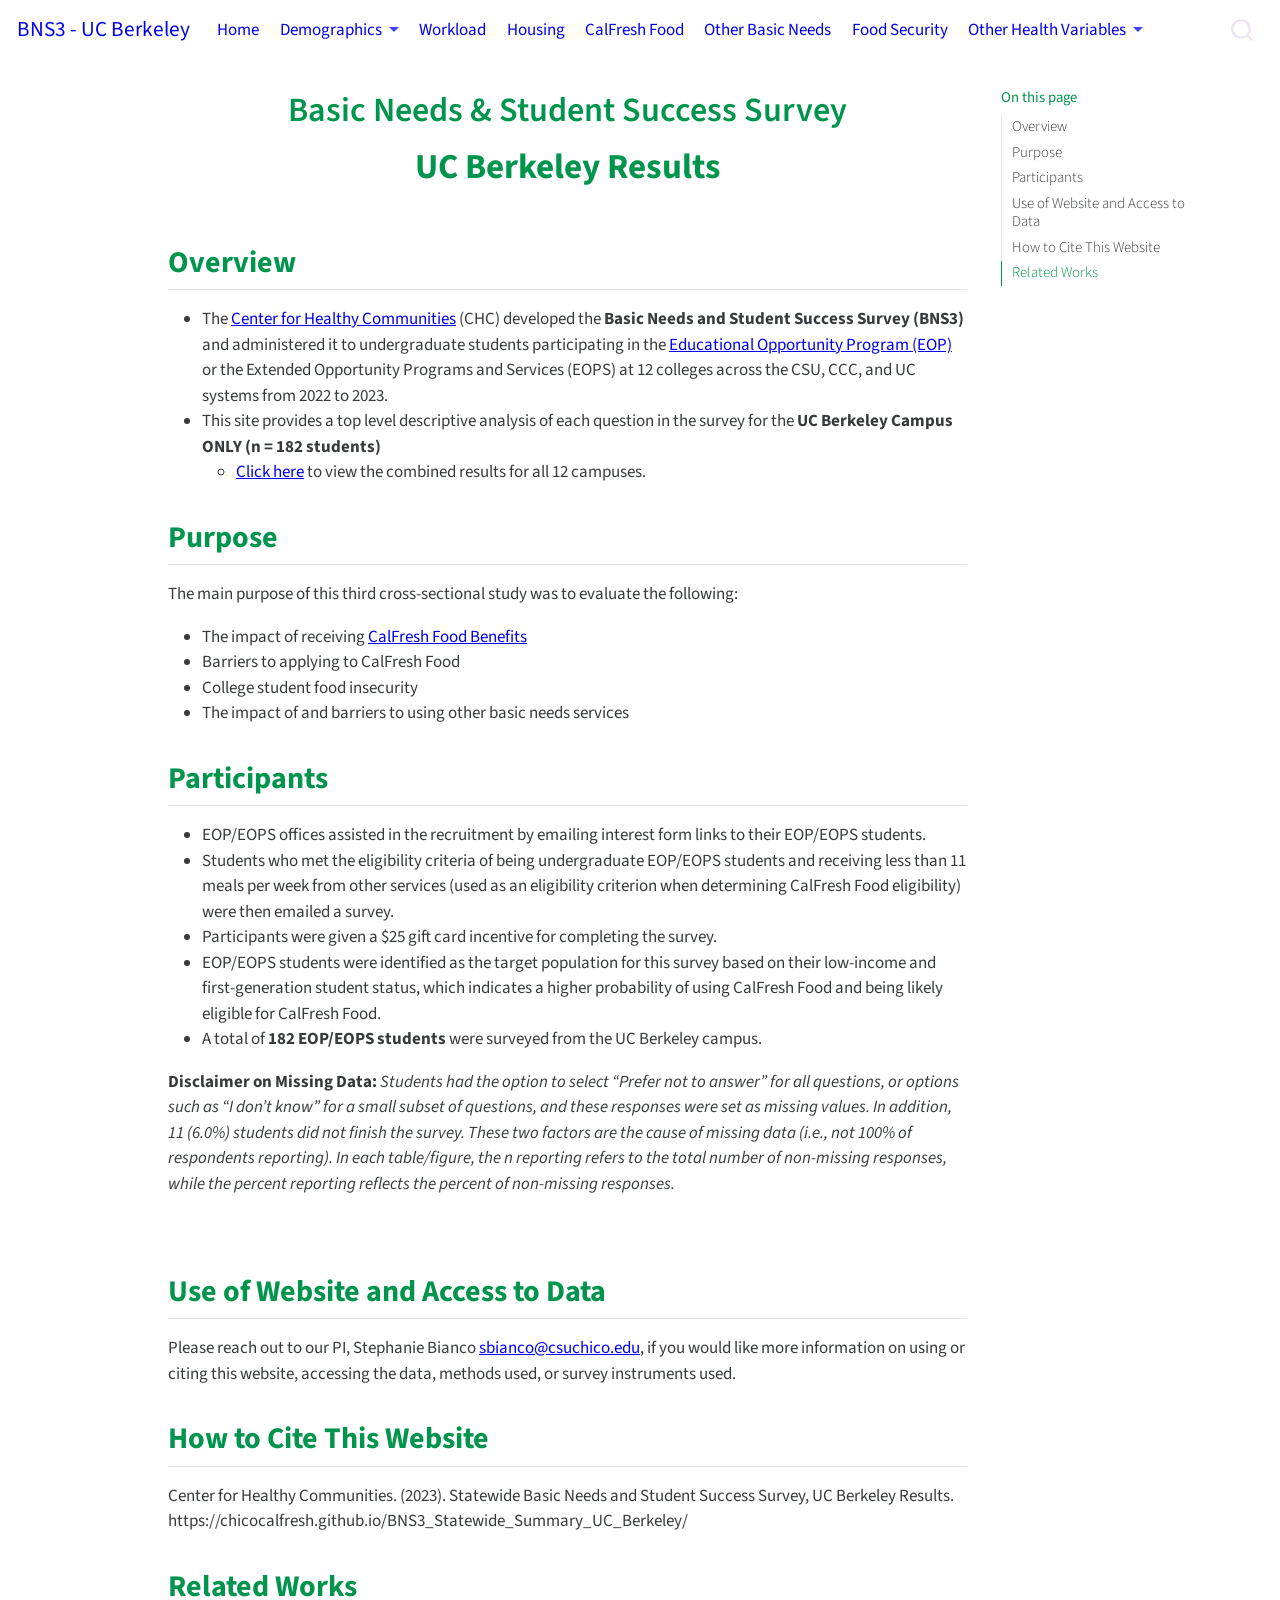
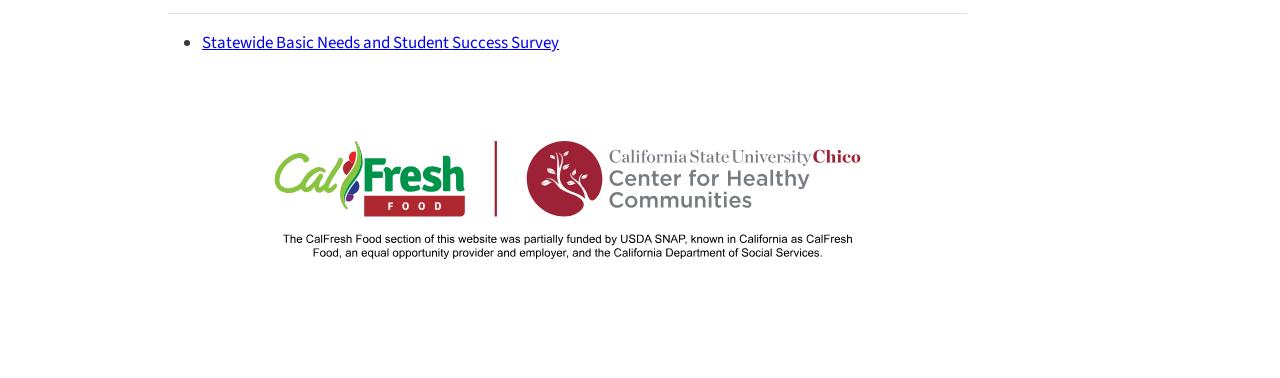
==== commit ee0f0d02: "related works links" ====
--- a/docs/index.html
+++ b/docs/index.html
@@ -2,12 +2,12 @@
 <html xmlns="http://www.w3.org/1999/xhtml" lang="en" xml:lang="en"><head>
 
 <meta charset="utf-8">
-<meta name="generator" content="quarto-1.3.353">
+<meta name="generator" content="quarto-1.5.57">
 
 <meta name="viewport" content="width=device-width, initial-scale=1.0, user-scalable=yes">
 
 
-<title>BNS3 - UC Berkeley - Basic Needs &amp; Student Success Survey</title>
+<title>Basic Needs &amp; Student Success Survey – BNS3 - UC Berkeley</title>
 <style>
 code{white-space: pre-wrap;}
 span.smallcaps{font-variant: small-caps;}
@@ -44,7 +44,13 @@
   "collapse-after": 3,
   "panel-placement": "end",
   "type": "overlay",
-  "limit": 20,
+  "limit": 50,
+  "keyboard-shortcut": [
+    "f",
+    "/",
+    "s"
+  ],
+  "show-item-context": false,
   "language": {
     "search-no-results-text": "No results",
     "search-matching-documents-text": "matching documents",
@@ -53,8 +59,10 @@
     "search-more-match-text": "more match in this document",
     "search-more-matches-text": "more matches in this document",
     "search-clear-button-title": "Clear",
+    "search-text-placeholder": "",
     "search-detached-cancel-button-title": "Cancel",
-    "search-submit-button-title": "Submit"
+    "search-submit-button-title": "Submit",
+    "search-label": "Search"
   }
 }</script>
 
@@ -65,81 +73,81 @@
 
 <div id="quarto-search-results"></div>
   <header id="quarto-header" class="headroom fixed-top">
-    <nav class="navbar navbar-expand-lg navbar-dark ">
+    <nav class="navbar navbar-expand-lg " data-bs-theme="dark">
       <div class="navbar-container container-fluid">
-      <div class="navbar-brand-container">
+      <div class="navbar-brand-container mx-auto">
     <a class="navbar-brand" href="./index.html">
     <span class="navbar-title">BNS3 - UC Berkeley</span>
     </a>
   </div>
             <div id="quarto-search" class="" title="Search"></div>
-          <button class="navbar-toggler" type="button" data-bs-toggle="collapse" data-bs-target="#navbarCollapse" aria-controls="navbarCollapse" aria-expanded="false" aria-label="Toggle navigation" onclick="if (window.quartoToggleHeadroom) { window.quartoToggleHeadroom(); }">
+          <button class="navbar-toggler" type="button" data-bs-toggle="collapse" data-bs-target="#navbarCollapse" aria-controls="navbarCollapse" role="menu" aria-expanded="false" aria-label="Toggle navigation" onclick="if (window.quartoToggleHeadroom) { window.quartoToggleHeadroom(); }">
   <span class="navbar-toggler-icon"></span>
 </button>
           <div class="collapse navbar-collapse" id="navbarCollapse">
             <ul class="navbar-nav navbar-nav-scroll me-auto">
   <li class="nav-item">
-    <a class="nav-link active" href="./index.html" rel="" target="" aria-current="page">
- <span class="menu-text">Home</span></a>
+    <a class="nav-link active" href="./index.html" aria-current="page"> 
+<span class="menu-text">Home</span></a>
   </li>  
   <li class="nav-item dropdown ">
-    <a class="nav-link dropdown-toggle" href="#" id="nav-menu-demographics" role="button" data-bs-toggle="dropdown" aria-expanded="false" rel="" target="">
+    <a class="nav-link dropdown-toggle" href="#" id="nav-menu-demographics" role="link" data-bs-toggle="dropdown" aria-expanded="false">
  <span class="menu-text">Demographics</span>
     </a>
     <ul class="dropdown-menu" aria-labelledby="nav-menu-demographics">    
         <li>
-    <a class="dropdown-item" href="./Demographics.html" rel="" target="">
+    <a class="dropdown-item" href="./Demographics.html">
  <span class="dropdown-text">Personal Demographics</span></a>
   </li>  
         <li>
-    <a class="dropdown-item" href="./Academic_Profile.html" rel="" target="">
+    <a class="dropdown-item" href="./Academic_Profile.html">
  <span class="dropdown-text">Academic Profile</span></a>
   </li>  
     </ul>
   </li>
   <li class="nav-item">
-    <a class="nav-link" href="./Workload.html" rel="" target="">
- <span class="menu-text">Workload</span></a>
+    <a class="nav-link" href="./Workload.html"> 
+<span class="menu-text">Workload</span></a>
   </li>  
   <li class="nav-item">
-    <a class="nav-link" href="./Housing.html" rel="" target="">
- <span class="menu-text">Housing</span></a>
+    <a class="nav-link" href="./Housing.html"> 
+<span class="menu-text">Housing</span></a>
   </li>  
   <li class="nav-item">
-    <a class="nav-link" href="./CalFresh.html" rel="" target="">
- <span class="menu-text">CalFresh Food</span></a>
+    <a class="nav-link" href="./CalFresh.html"> 
+<span class="menu-text">CalFresh Food</span></a>
   </li>  
   <li class="nav-item">
-    <a class="nav-link" href="./Other_Basic_Needs.html" rel="" target="">
- <span class="menu-text">Other Basic Needs</span></a>
+    <a class="nav-link" href="./Other_Basic_Needs.html"> 
+<span class="menu-text">Other Basic Needs</span></a>
   </li>  
   <li class="nav-item">
-    <a class="nav-link" href="./Food_Security.html" rel="" target="">
- <span class="menu-text">Food Security</span></a>
+    <a class="nav-link" href="./Food_Security.html"> 
+<span class="menu-text">Food Security</span></a>
   </li>  
   <li class="nav-item dropdown ">
-    <a class="nav-link dropdown-toggle" href="#" id="nav-menu-other-health-variables" role="button" data-bs-toggle="dropdown" aria-expanded="false" rel="" target="">
+    <a class="nav-link dropdown-toggle" href="#" id="nav-menu-other-health-variables" role="link" data-bs-toggle="dropdown" aria-expanded="false">
  <span class="menu-text">Other Health Variables</span>
     </a>
     <ul class="dropdown-menu" aria-labelledby="nav-menu-other-health-variables">    
         <li>
-    <a class="dropdown-item" href="./Eating_Habits.html" rel="" target="">
+    <a class="dropdown-item" href="./Eating_Habits.html">
  <span class="dropdown-text">Eating Habits</span></a>
   </li>  
         <li>
-    <a class="dropdown-item" href="./Physical_Activity.html" rel="" target="">
+    <a class="dropdown-item" href="./Physical_Activity.html">
  <span class="dropdown-text">Physical Activity</span></a>
   </li>  
         <li>
-    <a class="dropdown-item" href="./Mental_Health.html" rel="" target="">
+    <a class="dropdown-item" href="./Mental_Health.html">
  <span class="dropdown-text">Mental Health</span></a>
   </li>  
     </ul>
   </li>
 </ul>
-            <div class="quarto-navbar-tools ms-auto">
+          </div> <!-- /navcollapse -->
+            <div class="quarto-navbar-tools">
 </div>
-          </div> <!-- /navcollapse -->
       </div> <!-- /container-fluid -->
     </nav>
 </header>
@@ -157,7 +165,7 @@
   <li><a href="#participants" id="toc-participants" class="nav-link" data-scroll-target="#participants">Participants</a></li>
   <li><a href="#use-of-website-and-access-to-data" id="toc-use-of-website-and-access-to-data" class="nav-link" data-scroll-target="#use-of-website-and-access-to-data">Use of Website and Access to Data</a></li>
   <li><a href="#how-to-cite-this-website" id="toc-how-to-cite-this-website" class="nav-link" data-scroll-target="#how-to-cite-this-website">How to Cite This Website</a></li>
-  <li><a href="#other-sites" id="toc-other-sites" class="nav-link" data-scroll-target="#other-sites">Other Sites</a></li>
+  <li><a href="#related-works" id="toc-related-works" class="nav-link" data-scroll-target="#related-works">Related Works</a></li>
   </ul>
 </nav>
     </div>
@@ -180,7 +188,9 @@
   </div>
   
 
+
 </header>
+
 
 <section id="overview" class="level2">
 <h2 data-anchor-id="overview">Overview</h2>
@@ -222,14 +232,11 @@
 <h2 data-anchor-id="how-to-cite-this-website">How to Cite This Website</h2>
 <p>Center for Healthy Communities. (2023). Statewide Basic Needs and Student Success Survey, UC Berkeley Results. https://chicocalfresh.github.io/BNS3_Statewide_Summary_UC_Berkeley/</p>
 </section>
-<section id="other-sites" class="level2">
-<h2 data-anchor-id="other-sites">Other Sites</h2>
-<p><a href="https://chicocalfresh.github.io/bns-website/index.html">Pilot 1 Basic Needs and Student Success Survey</a></p>
-<p><a href="https://chicocalfresh.github.io/bns-pilot2-website/index.html">Pilot 2 Basic Needs and Student Success Survey</a></p>
-<p><a href="https://chicocalfresh.github.io/bns-pilot2-chico/">Pilot 2 Basic Needs and Student Success Survey, CSU Chico Results</a></p>
-<p><a href="https://chicocalfresh.github.io/bns-pilot2-csun/">Pilot 2 Basic Needs and Student Success Survey, CSU Northridge Results</a></p>
-<p><a href="https://chicocalfresh.github.io/bns-pilot2-fresno/">Pilot 2 Basic Needs and Student Success Survey, Fresno State Results</a></p>
-<p><a href="https://chicocalfresh.github.io/BNS3_Statewide_Summary/">Statewide Basic Needs and Student Success Survey</a></p>
+<section id="related-works" class="level2">
+<h2 data-anchor-id="related-works">Related Works</h2>
+<ul>
+<li><a href="https://chicocalfresh.github.io/BNS3_Statewide_Summary/">Statewide Basic Needs and Student Success Survey</a></li>
+</ul>
 <p><br></p>
 <div class="columns">
 <div class="column" style="width:10%;">
@@ -275,18 +282,7 @@
     }
     return false;
   }
-  const clipboard = new window.ClipboardJS('.code-copy-button', {
-    text: function(trigger) {
-      const codeEl = trigger.previousElementSibling.cloneNode(true);
-      for (const childEl of codeEl.children) {
-        if (isCodeAnnotation(childEl)) {
-          childEl.remove();
-        }
-      }
-      return codeEl.innerText;
-    }
-  });
-  clipboard.on('success', function(e) {
+  const onCopySuccess = function(e) {
     // button target
     const button = e.trigger;
     // don't keep focus
@@ -318,11 +314,50 @@
     }, 1000);
     // clear code selection
     e.clearSelection();
+  }
+  const getTextToCopy = function(trigger) {
+      const codeEl = trigger.previousElementSibling.cloneNode(true);
+      for (const childEl of codeEl.children) {
+        if (isCodeAnnotation(childEl)) {
+          childEl.remove();
+        }
+      }
+      return codeEl.innerText;
+  }
+  const clipboard = new window.ClipboardJS('.code-copy-button:not([data-in-quarto-modal])', {
+    text: getTextToCopy
   });
-  function tippyHover(el, contentFn) {
+  clipboard.on('success', onCopySuccess);
+  if (window.document.getElementById('quarto-embedded-source-code-modal')) {
+    // For code content inside modals, clipBoardJS needs to be initialized with a container option
+    // TODO: Check when it could be a function (https://github.com/zenorocha/clipboard.js/issues/860)
+    const clipboardModal = new window.ClipboardJS('.code-copy-button[data-in-quarto-modal]', {
+      text: getTextToCopy,
+      container: window.document.getElementById('quarto-embedded-source-code-modal')
+    });
+    clipboardModal.on('success', onCopySuccess);
+  }
+    var localhostRegex = new RegExp(/^(?:http|https):\/\/localhost\:?[0-9]*\//);
+    var mailtoRegex = new RegExp(/^mailto:/);
+      var filterRegex = new RegExp('/' + window.location.host + '/');
+    var isInternal = (href) => {
+        return filterRegex.test(href) || localhostRegex.test(href) || mailtoRegex.test(href);
+    }
+    // Inspect non-navigation links and adorn them if external
+ 	var links = window.document.querySelectorAll('a[href]:not(.nav-link):not(.navbar-brand):not(.toc-action):not(.sidebar-link):not(.sidebar-item-toggle):not(.pagination-link):not(.no-external):not([aria-hidden]):not(.dropdown-item):not(.quarto-navigation-tool):not(.about-link)');
+    for (var i=0; i<links.length; i++) {
+      const link = links[i];
+      if (!isInternal(link.href)) {
+        // undo the damage that might have been done by quarto-nav.js in the case of
+        // links that we want to consider external
+        if (link.dataset.originalHref !== undefined) {
+          link.href = link.dataset.originalHref;
+        }
+      }
+    }
+  function tippyHover(el, contentFn, onTriggerFn, onUntriggerFn) {
     const config = {
       allowHTML: true,
-      content: contentFn,
       maxWidth: 500,
       delay: 100,
       arrow: false,
@@ -332,8 +367,17 @@
       interactive: true,
       interactiveBorder: 10,
       theme: 'quarto',
-      placement: 'bottom-start'
+      placement: 'bottom-start',
     };
+    if (contentFn) {
+      config.content = contentFn;
+    }
+    if (onTriggerFn) {
+      config.onTrigger = onTriggerFn;
+    }
+    if (onUntriggerFn) {
+      config.onUntrigger = onUntriggerFn;
+    }
     window.tippy(el, config); 
   }
   const noterefs = window.document.querySelectorAll('a[role="doc-noteref"]');
@@ -345,7 +389,130 @@
       try { href = new URL(href).hash; } catch {}
       const id = href.replace(/^#\/?/, "");
       const note = window.document.getElementById(id);
-      return note.innerHTML;
+      if (note) {
+        return note.innerHTML;
+      } else {
+        return "";
+      }
+    });
+  }
+  const xrefs = window.document.querySelectorAll('a.quarto-xref');
+  const processXRef = (id, note) => {
+    // Strip column container classes
+    const stripColumnClz = (el) => {
+      el.classList.remove("page-full", "page-columns");
+      if (el.children) {
+        for (const child of el.children) {
+          stripColumnClz(child);
+        }
+      }
+    }
+    stripColumnClz(note)
+    if (id === null || id.startsWith('sec-')) {
+      // Special case sections, only their first couple elements
+      const container = document.createElement("div");
+      if (note.children && note.children.length > 2) {
+        container.appendChild(note.children[0].cloneNode(true));
+        for (let i = 1; i < note.children.length; i++) {
+          const child = note.children[i];
+          if (child.tagName === "P" && child.innerText === "") {
+            continue;
+          } else {
+            container.appendChild(child.cloneNode(true));
+            break;
+          }
+        }
+        if (window.Quarto?.typesetMath) {
+          window.Quarto.typesetMath(container);
+        }
+        return container.innerHTML
+      } else {
+        if (window.Quarto?.typesetMath) {
+          window.Quarto.typesetMath(note);
+        }
+        return note.innerHTML;
+      }
+    } else {
+      // Remove any anchor links if they are present
+      const anchorLink = note.querySelector('a.anchorjs-link');
+      if (anchorLink) {
+        anchorLink.remove();
+      }
+      if (window.Quarto?.typesetMath) {
+        window.Quarto.typesetMath(note);
+      }
+      // TODO in 1.5, we should make sure this works without a callout special case
+      if (note.classList.contains("callout")) {
+        return note.outerHTML;
+      } else {
+        return note.innerHTML;
+      }
+    }
+  }
+  for (var i=0; i<xrefs.length; i++) {
+    const xref = xrefs[i];
+    tippyHover(xref, undefined, function(instance) {
+      instance.disable();
+      let url = xref.getAttribute('href');
+      let hash = undefined; 
+      if (url.startsWith('#')) {
+        hash = url;
+      } else {
+        try { hash = new URL(url).hash; } catch {}
+      }
+      if (hash) {
+        const id = hash.replace(/^#\/?/, "");
+        const note = window.document.getElementById(id);
+        if (note !== null) {
+          try {
+            const html = processXRef(id, note.cloneNode(true));
+            instance.setContent(html);
+          } finally {
+            instance.enable();
+            instance.show();
+          }
+        } else {
+          // See if we can fetch this
+          fetch(url.split('#')[0])
+          .then(res => res.text())
+          .then(html => {
+            const parser = new DOMParser();
+            const htmlDoc = parser.parseFromString(html, "text/html");
+            const note = htmlDoc.getElementById(id);
+            if (note !== null) {
+              const html = processXRef(id, note);
+              instance.setContent(html);
+            } 
+          }).finally(() => {
+            instance.enable();
+            instance.show();
+          });
+        }
+      } else {
+        // See if we can fetch a full url (with no hash to target)
+        // This is a special case and we should probably do some content thinning / targeting
+        fetch(url)
+        .then(res => res.text())
+        .then(html => {
+          const parser = new DOMParser();
+          const htmlDoc = parser.parseFromString(html, "text/html");
+          const note = htmlDoc.querySelector('main.content');
+          if (note !== null) {
+            // This should only happen for chapter cross references
+            // (since there is no id in the URL)
+            // remove the first header
+            if (note.children.length > 0 && note.children[0].tagName === "HEADER") {
+              note.children[0].remove();
+            }
+            const html = processXRef(null, note);
+            instance.setContent(html);
+          } 
+        }).finally(() => {
+          instance.enable();
+          instance.show();
+        });
+      }
+    }, function(instance) {
     });
   }
       let selectedAnnoteEl;
@@ -389,6 +556,7 @@
             }
             div.style.top = top - 2 + "px";
             div.style.height = height + 4 + "px";
+            div.style.left = 0;
             let gutterDiv = window.document.getElementById("code-annotation-line-highlight-gutter");
             if (gutterDiv === null) {
               gutterDiv = window.document.createElement("div");
@@ -414,6 +582,32 @@
         });
         selectedAnnoteEl = undefined;
       };
+        // Handle positioning of the toggle
+    window.addEventListener(
+      "resize",
+      throttle(() => {
+        elRect = undefined;
+        if (selectedAnnoteEl) {
+          selectCodeLines(selectedAnnoteEl);
+        }
+      }, 10)
+    );
+    function throttle(fn, ms) {
+    let throttle = false;
+    let timer;
+      return (...args) => {
+        if(!throttle) { // first call gets through
+            fn.apply(this, args);
+            throttle = true;
+        } else { // all the others get throttled
+            if(timer) clearTimeout(timer); // cancel #2
+            timer = setTimeout(() => {
+              fn.apply(this, args);
+              timer = throttle = false;
+            }, ms);
+        }
+      };
+    }
       // Attach click handler to the DT
       const annoteDls = window.document.querySelectorAll('dt[data-target-cell]');
       for (const annoteDlNode of annoteDls) {
@@ -477,4 +671,5 @@
 
 
 
+
 </body></html>
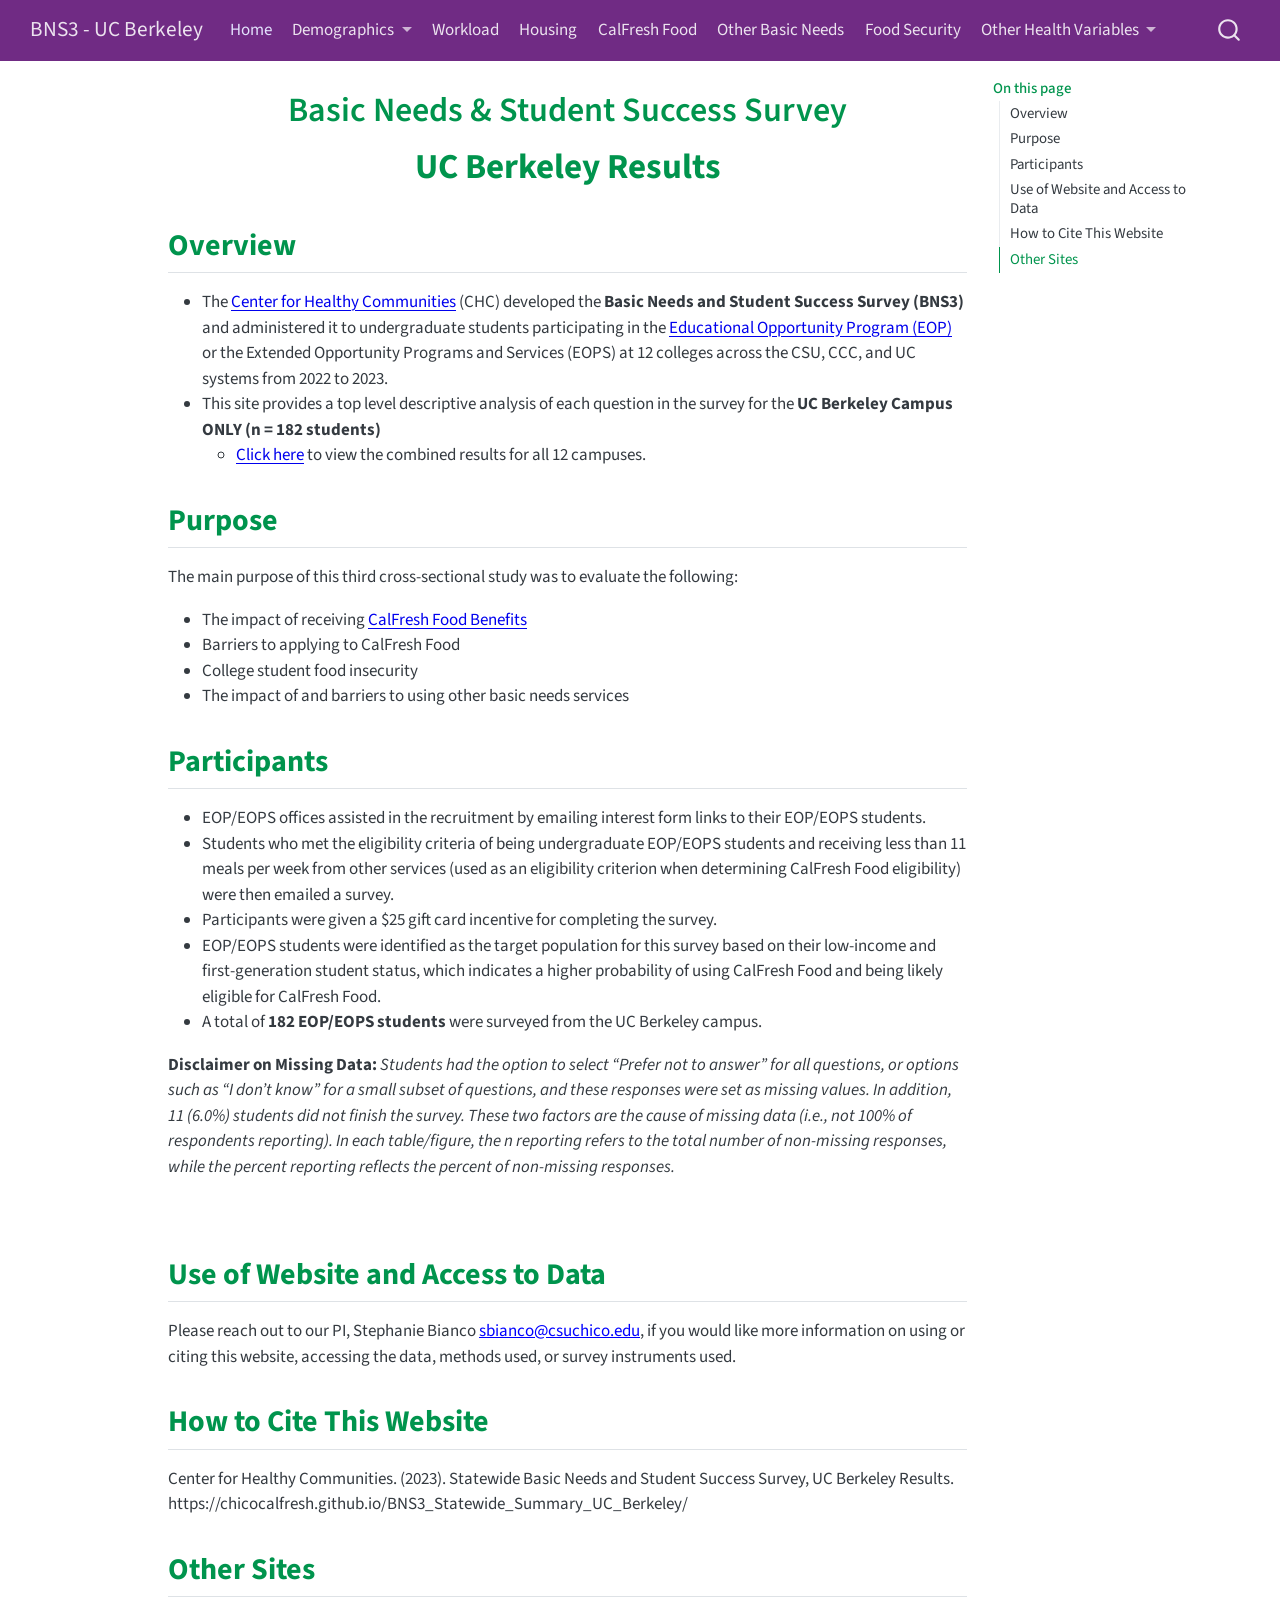
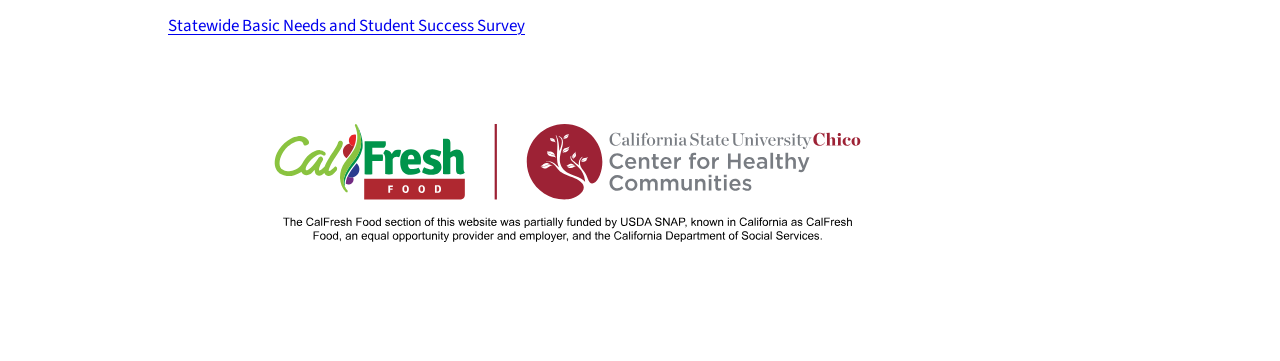
==== commit d02fde45: "fixing mistake with links" ====
--- a/docs/index.html
+++ b/docs/index.html
@@ -165,7 +165,7 @@
   <li><a href="#participants" id="toc-participants" class="nav-link" data-scroll-target="#participants">Participants</a></li>
   <li><a href="#use-of-website-and-access-to-data" id="toc-use-of-website-and-access-to-data" class="nav-link" data-scroll-target="#use-of-website-and-access-to-data">Use of Website and Access to Data</a></li>
   <li><a href="#how-to-cite-this-website" id="toc-how-to-cite-this-website" class="nav-link" data-scroll-target="#how-to-cite-this-website">How to Cite This Website</a></li>
-  <li><a href="#related-works" id="toc-related-works" class="nav-link" data-scroll-target="#related-works">Related Works</a></li>
+  <li><a href="#other-sites" id="toc-other-sites" class="nav-link" data-scroll-target="#other-sites">Other Sites</a></li>
   </ul>
 </nav>
     </div>
@@ -232,11 +232,9 @@
 <h2 data-anchor-id="how-to-cite-this-website">How to Cite This Website</h2>
 <p>Center for Healthy Communities. (2023). Statewide Basic Needs and Student Success Survey, UC Berkeley Results. https://chicocalfresh.github.io/BNS3_Statewide_Summary_UC_Berkeley/</p>
 </section>
-<section id="related-works" class="level2">
-<h2 data-anchor-id="related-works">Related Works</h2>
-<ul>
-<li><a href="https://chicocalfresh.github.io/BNS3_Statewide_Summary/">Statewide Basic Needs and Student Success Survey</a></li>
-</ul>
+<section id="other-sites" class="level2">
+<h2 data-anchor-id="other-sites">Other Sites</h2>
+<p><a href="https://chicocalfresh.github.io/BNS3_Statewide_Summary/">Statewide Basic Needs and Student Success Survey</a></p>
 <p><br></p>
 <div class="columns">
 <div class="column" style="width:10%;">
--- a/docs/site_libs/quarto-html/quarto-syntax-highlighting.css
+++ b/docs/site_libs/quarto-html/quarto-syntax-highlighting.css
@@ -85,6 +85,7 @@
 
 code span.cf {
   color: #003B4F;
+  font-weight: bold;
   font-style: inherit;
 }
 
@@ -193,6 +194,7 @@
 
 code span.kw {
   color: #003B4F;
+  font-weight: bold;
   font-style: inherit;
 }
 
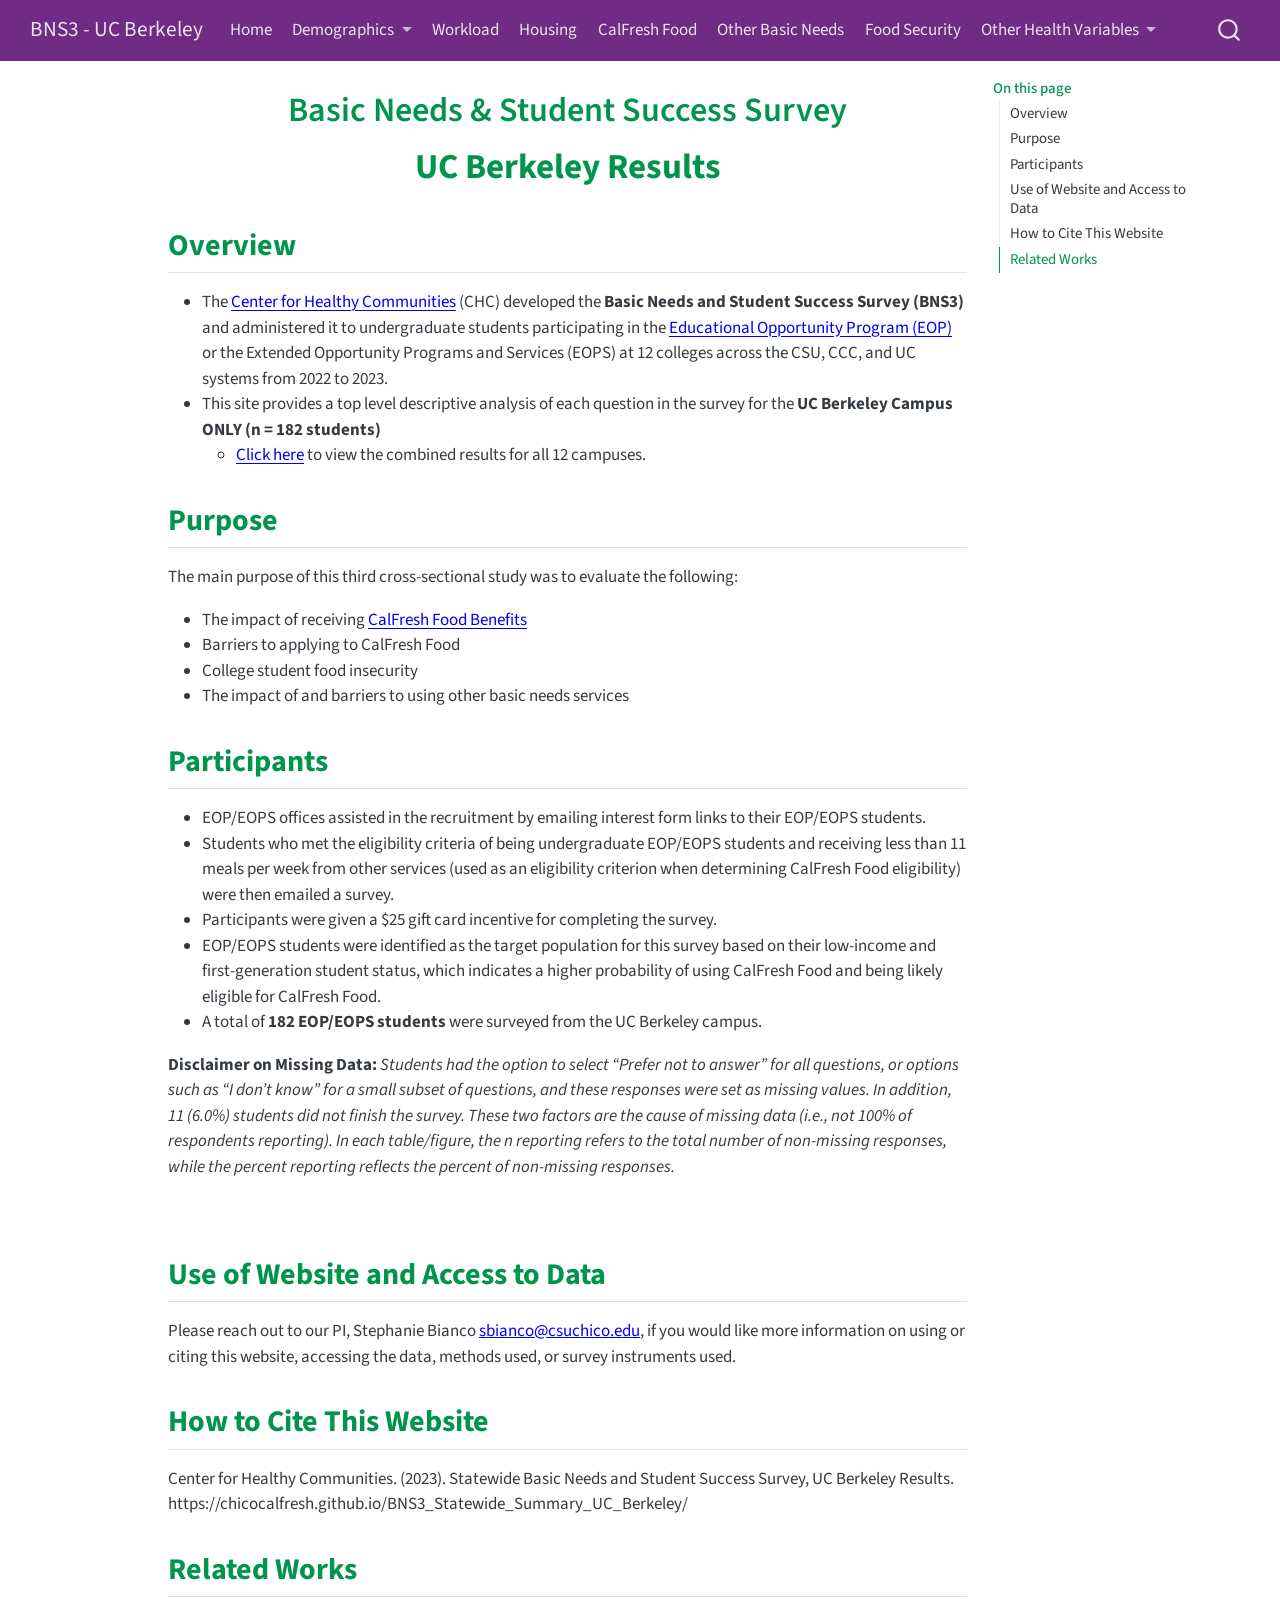
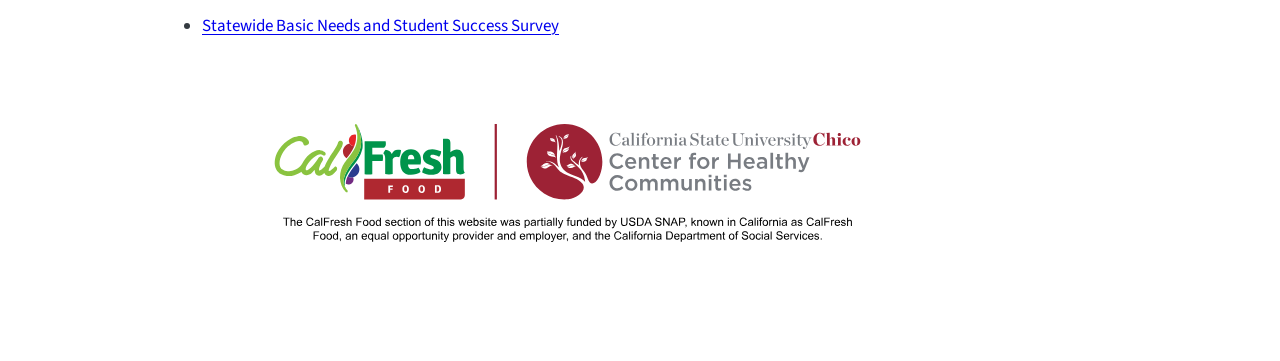
==== commit c9aa974a: "updated chc link and related work on index page" ====
--- a/docs/index.html
+++ b/docs/index.html
@@ -165,7 +165,7 @@
   <li><a href="#participants" id="toc-participants" class="nav-link" data-scroll-target="#participants">Participants</a></li>
   <li><a href="#use-of-website-and-access-to-data" id="toc-use-of-website-and-access-to-data" class="nav-link" data-scroll-target="#use-of-website-and-access-to-data">Use of Website and Access to Data</a></li>
   <li><a href="#how-to-cite-this-website" id="toc-how-to-cite-this-website" class="nav-link" data-scroll-target="#how-to-cite-this-website">How to Cite This Website</a></li>
-  <li><a href="#other-sites" id="toc-other-sites" class="nav-link" data-scroll-target="#other-sites">Other Sites</a></li>
+  <li><a href="#related-works" id="toc-related-works" class="nav-link" data-scroll-target="#related-works">Related Works</a></li>
   </ul>
 </nav>
     </div>
@@ -195,7 +195,7 @@
 <section id="overview" class="level2">
 <h2 data-anchor-id="overview">Overview</h2>
 <ul>
-<li>The <a href="https://www.csuchico.edu/chc/">Center for Healthy Communities</a> (CHC) developed the <strong>Basic Needs and Student Success Survey (BNS3)</strong> and administered it to undergraduate students participating in the <a href="https://www2.calstate.edu/attend/student-services/eop">Educational Opportunity Program (EOP)</a> or the Extended Opportunity Programs and Services (EOPS) at 12 colleges across the CSU, CCC, and UC systems from 2022 to 2023.</li>
+<li>The <a href="https://chcchicostate.org/">Center for Healthy Communities</a> (CHC) developed the <strong>Basic Needs and Student Success Survey (BNS3)</strong> and administered it to undergraduate students participating in the <a href="https://www2.calstate.edu/attend/student-services/eop">Educational Opportunity Program (EOP)</a> or the Extended Opportunity Programs and Services (EOPS) at 12 colleges across the CSU, CCC, and UC systems from 2022 to 2023.</li>
 <li>This site provides a top level descriptive analysis of each question in the survey for the <strong>UC Berkeley Campus ONLY (n = 182 students)</strong>
 <ul>
 <li><a href="https://chicocalfresh.github.io/BNS3_Statewide_Summary/">Click here</a> to view the combined results for all 12 campuses.</li>
@@ -232,9 +232,11 @@
 <h2 data-anchor-id="how-to-cite-this-website">How to Cite This Website</h2>
 <p>Center for Healthy Communities. (2023). Statewide Basic Needs and Student Success Survey, UC Berkeley Results. https://chicocalfresh.github.io/BNS3_Statewide_Summary_UC_Berkeley/</p>
 </section>
-<section id="other-sites" class="level2">
-<h2 data-anchor-id="other-sites">Other Sites</h2>
-<p><a href="https://chicocalfresh.github.io/BNS3_Statewide_Summary/">Statewide Basic Needs and Student Success Survey</a></p>
+<section id="related-works" class="level2">
+<h2 data-anchor-id="related-works">Related Works</h2>
+<ul>
+<li><a href="https://chicocalfresh.github.io/BNS3_Statewide_Summary/">Statewide Basic Needs and Student Success Survey</a></li>
+</ul>
 <p><br></p>
 <div class="columns">
 <div class="column" style="width:10%;">
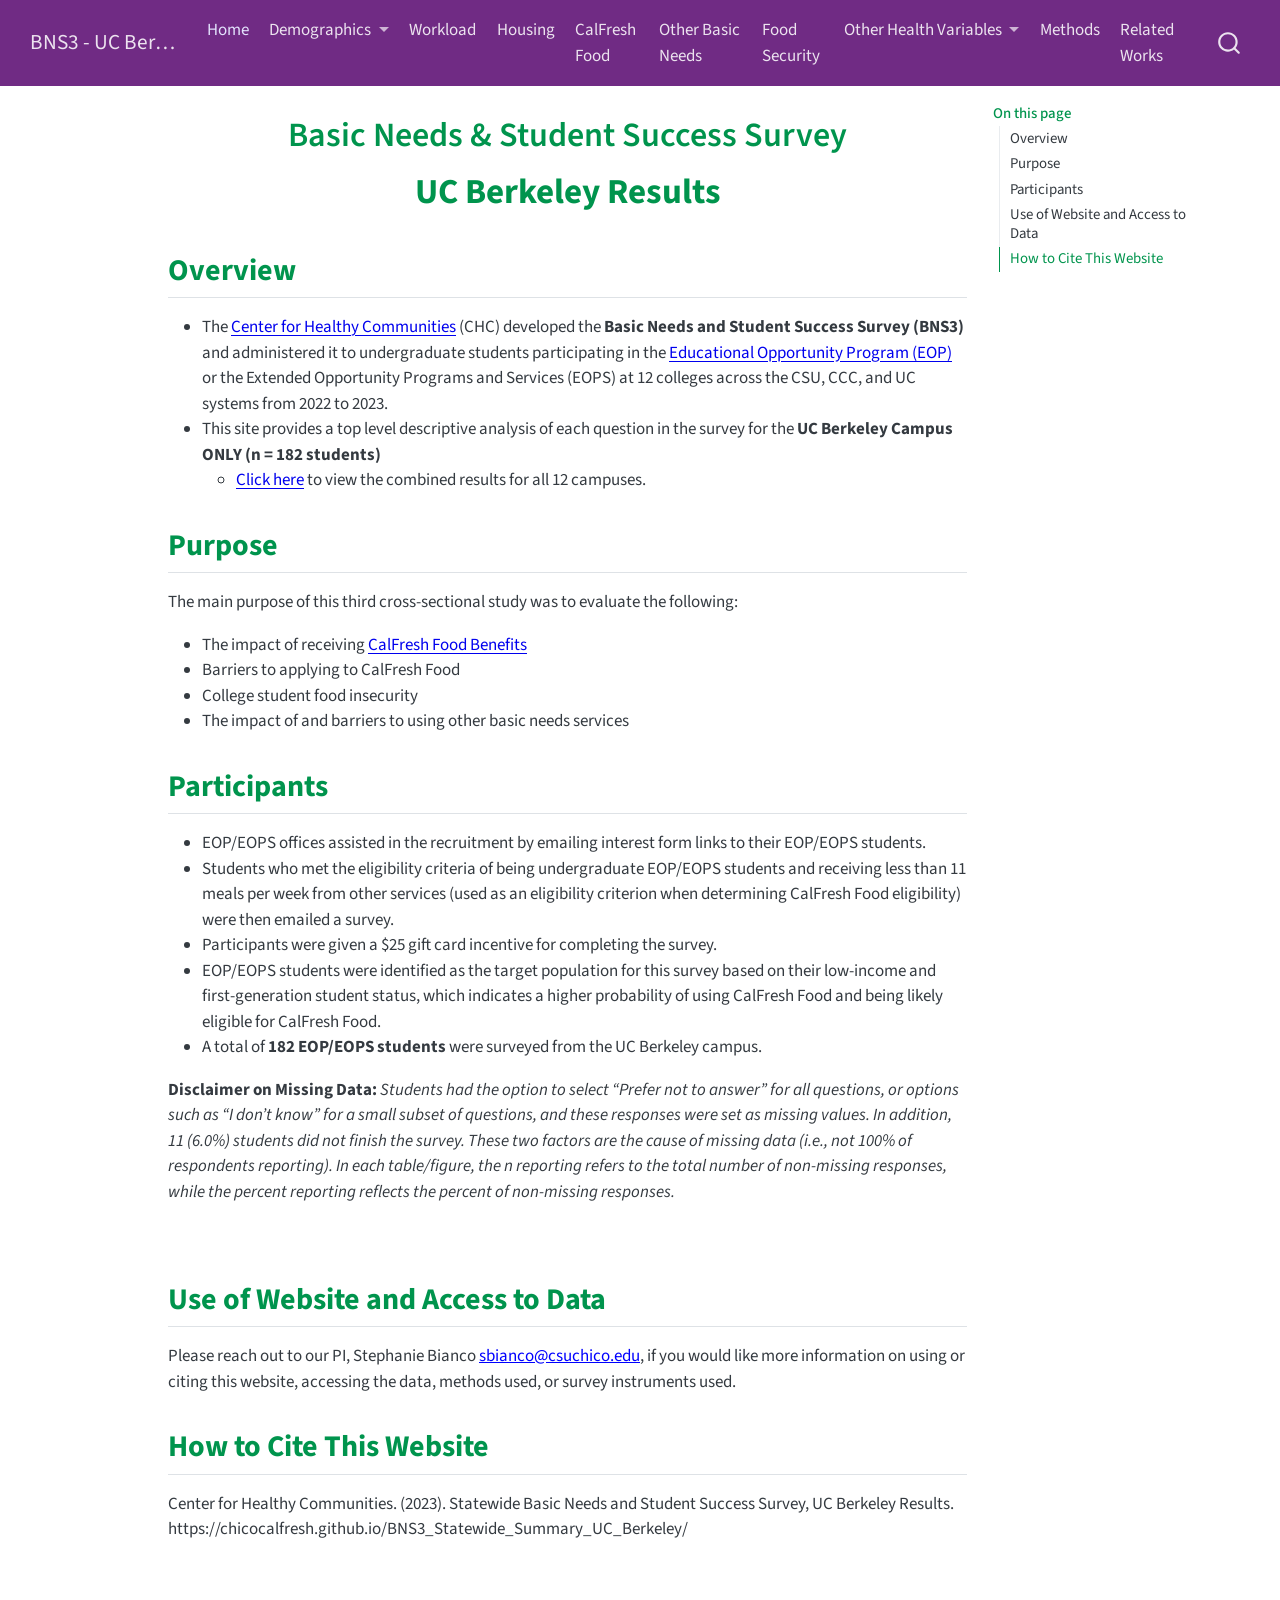
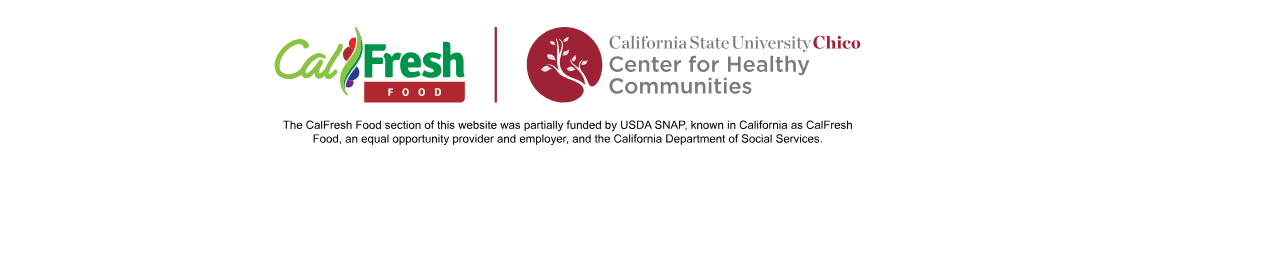
==== commit bd906022: "changes werent showing up so I am trying again" ====
--- a/docs/index.html
+++ b/docs/index.html
@@ -145,6 +145,16 @@
     </ul>
   </li>
 </ul>
+            <ul class="navbar-nav navbar-nav-scroll ms-auto">
+  <li class="nav-item">
+    <a class="nav-link" href="https://chicocalfresh.github.io/BNS3_Statewide_Summary/Methods.html"> 
+<span class="menu-text">Methods</span></a>
+  </li>  
+  <li class="nav-item">
+    <a class="nav-link" href="https://chcchicostate.org/research-evaluation/"> 
+<span class="menu-text">Related Works</span></a>
+  </li>  
+</ul>
           </div> <!-- /navcollapse -->
             <div class="quarto-navbar-tools">
 </div>
@@ -165,7 +175,6 @@
   <li><a href="#participants" id="toc-participants" class="nav-link" data-scroll-target="#participants">Participants</a></li>
   <li><a href="#use-of-website-and-access-to-data" id="toc-use-of-website-and-access-to-data" class="nav-link" data-scroll-target="#use-of-website-and-access-to-data">Use of Website and Access to Data</a></li>
   <li><a href="#how-to-cite-this-website" id="toc-how-to-cite-this-website" class="nav-link" data-scroll-target="#how-to-cite-this-website">How to Cite This Website</a></li>
-  <li><a href="#related-works" id="toc-related-works" class="nav-link" data-scroll-target="#related-works">Related Works</a></li>
   </ul>
 </nav>
     </div>
@@ -231,12 +240,6 @@
 <section id="how-to-cite-this-website" class="level2">
 <h2 data-anchor-id="how-to-cite-this-website">How to Cite This Website</h2>
 <p>Center for Healthy Communities. (2023). Statewide Basic Needs and Student Success Survey, UC Berkeley Results. https://chicocalfresh.github.io/BNS3_Statewide_Summary_UC_Berkeley/</p>
-</section>
-<section id="related-works" class="level2">
-<h2 data-anchor-id="related-works">Related Works</h2>
-<ul>
-<li><a href="https://chicocalfresh.github.io/BNS3_Statewide_Summary/">Statewide Basic Needs and Student Success Survey</a></li>
-</ul>
 <p><br></p>
 <div class="columns">
 <div class="column" style="width:10%;">
